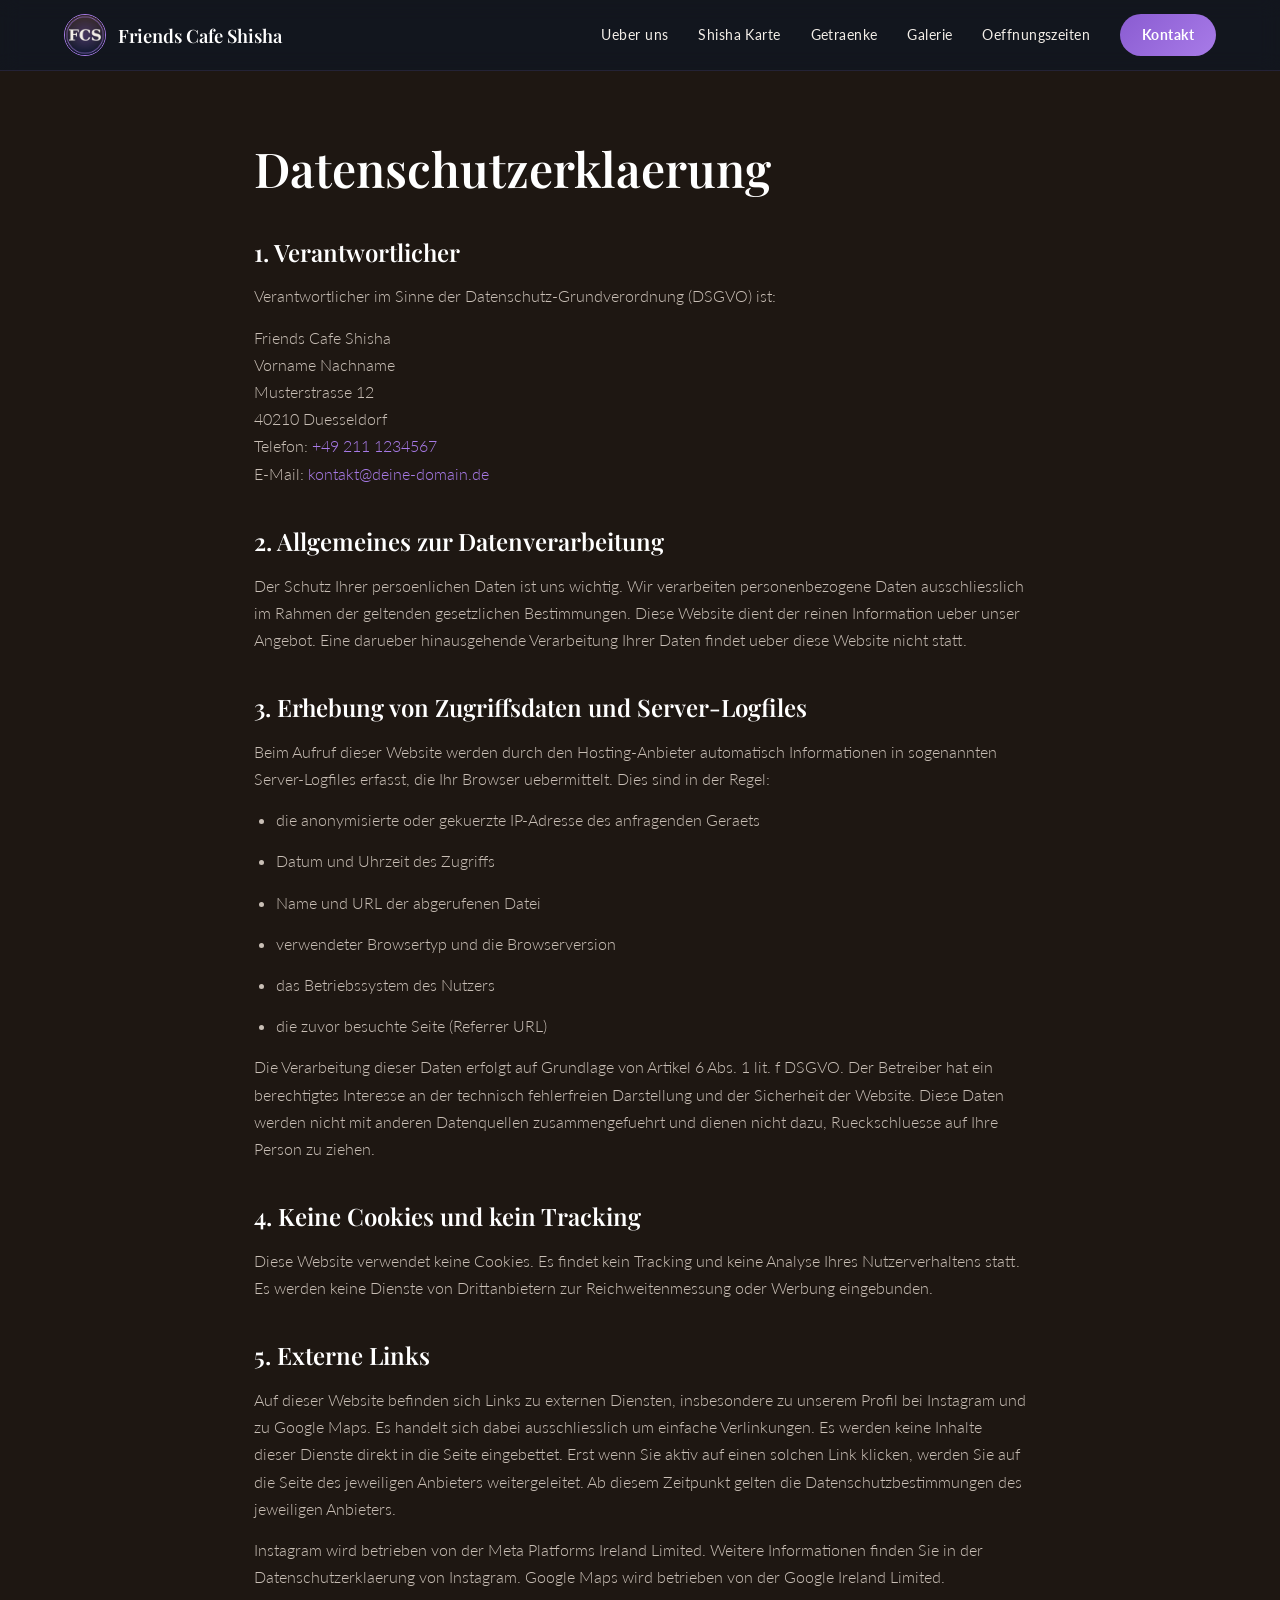
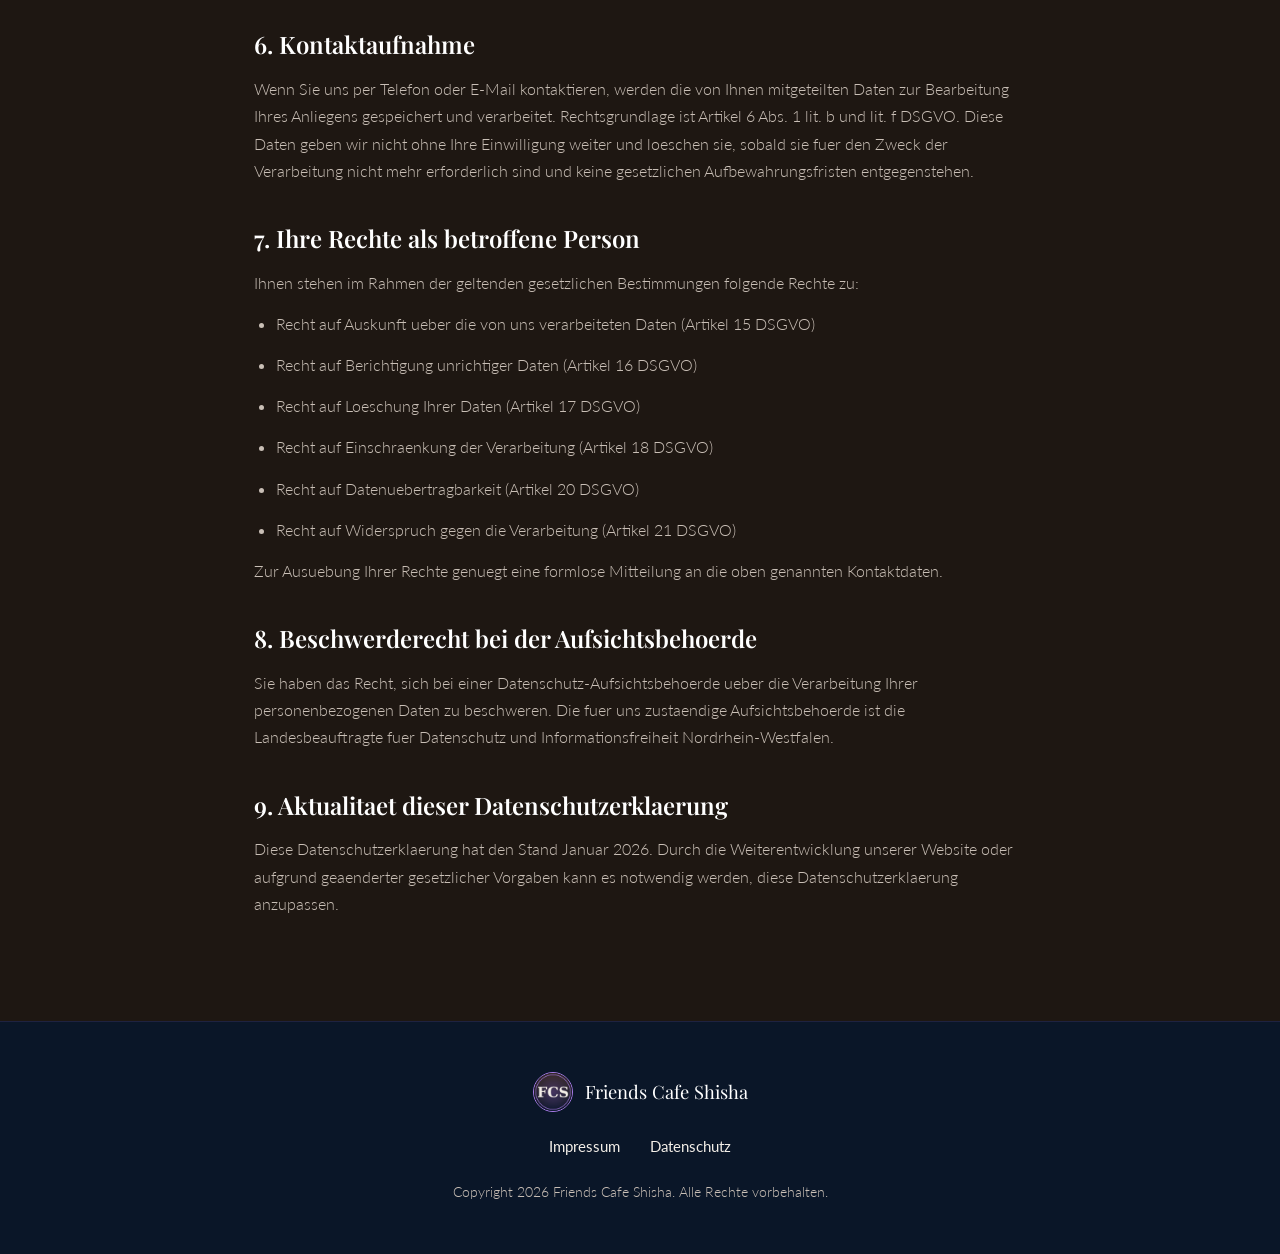
==== datenschutz.html @ 022b9bcd "Vollstaendige Website fuer Friends Cafe Shisha Duesseldorf Statische Shisha-Lounge-Website (HTML, CS" ====
<!DOCTYPE html>
<html lang="de">
<head>
  <meta charset="UTF-8">
  <meta name="viewport" content="width=device-width, initial-scale=1.0">
  <title>Datenschutzerklaerung | Friends Cafe Shisha Duesseldorf</title>
  <meta name="description" content="Datenschutzerklaerung von Friends Cafe Shisha in Duesseldorf. Informationen zur Verarbeitung personenbezogener Daten.">
  <meta name="robots" content="noindex, follow">
  <link rel="canonical" href="https://DEINE-DOMAIN.de/datenschutz.html">
  <meta name="theme-color" content="#0A1628">
  <link rel="icon" href="img/logo/logo.jpg" type="image/jpeg">
  <link rel="apple-touch-icon" href="img/logo/logo.jpg">
  <link rel="preconnect" href="https://fonts.googleapis.com">
  <link rel="preconnect" href="https://fonts.gstatic.com" crossorigin>
  <link href="https://fonts.googleapis.com/css2?family=Playfair+Display:wght@500;600;700&family=Lato:wght@300;400;700&display=swap" rel="stylesheet">
  <link rel="stylesheet" href="css/style.css">
</head>
<body>

  <!-- NAVBAR -->
  <header class="navbar scrolled" id="navbar">
    <div class="nav-container">
      <a href="index.html#hero" class="nav-logo">
        <img src="img/logo/logo.jpg" alt="Friends Cafe Shisha Logo">
        <span>Friends Cafe Shisha</span>
      </a>
      <button class="nav-toggle" id="navToggle" aria-label="Menue oeffnen" aria-expanded="false">
        <span></span><span></span><span></span>
      </button>
      <nav class="nav-menu" id="navMenu">
        <a href="index.html#ueber-uns">Ueber uns</a>
        <a href="index.html#shisha">Shisha Karte</a>
        <a href="index.html#getraenke">Getraenke</a>
        <a href="index.html#galerie">Galerie</a>
        <a href="index.html#oeffnungszeiten">Oeffnungszeiten</a>
        <a href="index.html#kontakt" class="nav-cta">Kontakt</a>
      </nav>
    </div>
  </header>

  <!-- INHALT -->
  <main class="legal">
    <div class="container">
      <h1>Datenschutzerklaerung</h1>

      <h2>1. Verantwortlicher</h2>
      <p>Verantwortlicher im Sinne der Datenschutz-Grundverordnung (DSGVO) ist:</p>
      <p>
        Friends Cafe Shisha<br>
        Vorname Nachname<br>
        Musterstrasse 12<br>
        40210 Duesseldorf<br>
        Telefon: <a href="tel:+492111234567">+49 211 1234567</a><br>
        E-Mail: <a href="mailto:kontakt@deine-domain.de">kontakt@deine-domain.de</a>
      </p>

      <h2>2. Allgemeines zur Datenverarbeitung</h2>
      <p>Der Schutz Ihrer persoenlichen Daten ist uns wichtig. Wir verarbeiten personenbezogene Daten ausschliesslich im Rahmen der geltenden gesetzlichen Bestimmungen. Diese Website dient der reinen Information ueber unser Angebot. Eine darueber hinausgehende Verarbeitung Ihrer Daten findet ueber diese Website nicht statt.</p>

      <h2>3. Erhebung von Zugriffsdaten und Server-Logfiles</h2>
      <p>Beim Aufruf dieser Website werden durch den Hosting-Anbieter automatisch Informationen in sogenannten Server-Logfiles erfasst, die Ihr Browser uebermittelt. Dies sind in der Regel:</p>
      <ul>
        <li>die anonymisierte oder gekuerzte IP-Adresse des anfragenden Geraets</li>
        <li>Datum und Uhrzeit des Zugriffs</li>
        <li>Name und URL der abgerufenen Datei</li>
        <li>verwendeter Browsertyp und die Browserversion</li>
        <li>das Betriebssystem des Nutzers</li>
        <li>die zuvor besuchte Seite (Referrer URL)</li>
      </ul>
      <p>Die Verarbeitung dieser Daten erfolgt auf Grundlage von Artikel 6 Abs. 1 lit. f DSGVO. Der Betreiber hat ein berechtigtes Interesse an der technisch fehlerfreien Darstellung und der Sicherheit der Website. Diese Daten werden nicht mit anderen Datenquellen zusammengefuehrt und dienen nicht dazu, Rueckschluesse auf Ihre Person zu ziehen.</p>

      <h2>4. Keine Cookies und kein Tracking</h2>
      <p>Diese Website verwendet keine Cookies. Es findet kein Tracking und keine Analyse Ihres Nutzerverhaltens statt. Es werden keine Dienste von Drittanbietern zur Reichweitenmessung oder Werbung eingebunden.</p>

      <h2>5. Externe Links</h2>
      <p>Auf dieser Website befinden sich Links zu externen Diensten, insbesondere zu unserem Profil bei Instagram und zu Google Maps. Es handelt sich dabei ausschliesslich um einfache Verlinkungen. Es werden keine Inhalte dieser Dienste direkt in die Seite eingebettet. Erst wenn Sie aktiv auf einen solchen Link klicken, werden Sie auf die Seite des jeweiligen Anbieters weitergeleitet. Ab diesem Zeitpunkt gelten die Datenschutzbestimmungen des jeweiligen Anbieters.</p>
      <p>Instagram wird betrieben von der Meta Platforms Ireland Limited. Weitere Informationen finden Sie in der Datenschutzerklaerung von Instagram. Google Maps wird betrieben von der Google Ireland Limited.</p>

      <h2>6. Kontaktaufnahme</h2>
      <p>Wenn Sie uns per Telefon oder E-Mail kontaktieren, werden die von Ihnen mitgeteilten Daten zur Bearbeitung Ihres Anliegens gespeichert und verarbeitet. Rechtsgrundlage ist Artikel 6 Abs. 1 lit. b und lit. f DSGVO. Diese Daten geben wir nicht ohne Ihre Einwilligung weiter und loeschen sie, sobald sie fuer den Zweck der Verarbeitung nicht mehr erforderlich sind und keine gesetzlichen Aufbewahrungsfristen entgegenstehen.</p>

      <h2>7. Ihre Rechte als betroffene Person</h2>
      <p>Ihnen stehen im Rahmen der geltenden gesetzlichen Bestimmungen folgende Rechte zu:</p>
      <ul>
        <li>Recht auf Auskunft ueber die von uns verarbeiteten Daten (Artikel 15 DSGVO)</li>
        <li>Recht auf Berichtigung unrichtiger Daten (Artikel 16 DSGVO)</li>
        <li>Recht auf Loeschung Ihrer Daten (Artikel 17 DSGVO)</li>
        <li>Recht auf Einschraenkung der Verarbeitung (Artikel 18 DSGVO)</li>
        <li>Recht auf Datenuebertragbarkeit (Artikel 20 DSGVO)</li>
        <li>Recht auf Widerspruch gegen die Verarbeitung (Artikel 21 DSGVO)</li>
      </ul>
      <p>Zur Ausuebung Ihrer Rechte genuegt eine formlose Mitteilung an die oben genannten Kontaktdaten.</p>

      <h2>8. Beschwerderecht bei der Aufsichtsbehoerde</h2>
      <p>Sie haben das Recht, sich bei einer Datenschutz-Aufsichtsbehoerde ueber die Verarbeitung Ihrer personenbezogenen Daten zu beschweren. Die fuer uns zustaendige Aufsichtsbehoerde ist die Landesbeauftragte fuer Datenschutz und Informationsfreiheit Nordrhein-Westfalen.</p>

      <h2>9. Aktualitaet dieser Datenschutzerklaerung</h2>
      <p>Diese Datenschutzerklaerung hat den Stand Januar 2026. Durch die Weiterentwicklung unserer Website oder aufgrund geaenderter gesetzlicher Vorgaben kann es notwendig werden, diese Datenschutzerklaerung anzupassen.</p>
    </div>
  </main>

  <!-- FOOTER -->
  <footer class="footer">
    <div class="container footer-inner">
      <div class="footer-brand">
        <img src="img/logo/logo.jpg" alt="Friends Cafe Shisha Logo">
        <span>Friends Cafe Shisha</span>
      </div>
      <nav class="footer-links">
        <a href="impressum.html">Impressum</a>
        <a href="datenschutz.html">Datenschutz</a>
      </nav>
      <p class="footer-copy">Copyright 2026 Friends Cafe Shisha. Alle Rechte vorbehalten.</p>
    </div>
  </footer>

  <script src="js/main.js"></script>
</body>
</html>
---- css/style.css ----
/* ============================================================
   Friends Cafe Shisha Duesseldorf
   Farbpalette: Blau, Braun (Hintergrund), Lila (Akzente), Weiss (Text)
   Schriften: Playfair Display (Ueberschriften), Lato (Fliesstext)
   ============================================================ */

:root {
  --navy:        #0A1628;
  --navy-2:      #10203A;
  --brown:       #1E1712;
  --brown-2:     #2A201A;
  --brown-3:     #362A22;
  --purple:      #8A5CD1;
  --purple-2:    #A87BE8;
  --purple-glow: rgba(138, 92, 209, 0.35);
  --white:       #FFFFFF;
  --cream:       #F3EEE8;
  --muted:       #C9BFB6;

  --font-head: 'Playfair Display', Georgia, serif;
  --font-body: 'Lato', 'Segoe UI', sans-serif;

  --maxw: 1200px;
  --radius: 14px;
  --shadow: 0 18px 45px rgba(0, 0, 0, 0.45);
}

* { margin: 0; padding: 0; box-sizing: border-box; }

html { scroll-behavior: smooth; scroll-padding-top: 80px; }

body {
  font-family: var(--font-body);
  color: var(--cream);
  background: var(--brown);
  line-height: 1.7;
  font-weight: 400;
  -webkit-font-smoothing: antialiased;
  overflow-x: hidden;
}

img { display: block; max-width: 100%; }

h1, h2, h3 { font-family: var(--font-head); color: var(--white); line-height: 1.2; font-weight: 600; }

a { color: inherit; text-decoration: none; }

.container { max-width: var(--maxw); margin: 0 auto; padding: 0 24px; }

/* ---------- Buttons ---------- */
.btn {
  display: inline-block;
  padding: 15px 38px;
  font-family: var(--font-body);
  font-weight: 700;
  letter-spacing: 0.06em;
  text-transform: uppercase;
  font-size: 0.82rem;
  border-radius: 50px;
  cursor: pointer;
  transition: transform 0.25s ease, box-shadow 0.25s ease, background 0.25s ease;
}
.btn-primary {
  background: linear-gradient(135deg, var(--purple), var(--purple-2));
  color: var(--white);
  box-shadow: 0 10px 30px var(--purple-glow);
}
.btn-primary:hover { transform: translateY(-3px); box-shadow: 0 16px 40px var(--purple-glow); }
.btn-outline {
  background: transparent;
  color: var(--white);
  border: 1.5px solid var(--purple-2);
}
.btn-outline:hover { background: var(--purple); border-color: var(--purple); transform: translateY(-3px); }

/* ---------- Navbar ---------- */
.navbar {
  position: fixed;
  top: 0; left: 0; right: 0;
  z-index: 1000;
  background: rgba(10, 22, 40, 0.55);
  backdrop-filter: blur(10px);
  border-bottom: 1px solid rgba(168, 123, 232, 0.12);
  transition: background 0.35s ease, box-shadow 0.35s ease;
}
.navbar.scrolled { background: rgba(10, 22, 40, 0.95); box-shadow: 0 6px 24px rgba(0,0,0,0.4); }
.nav-container {
  max-width: var(--maxw);
  margin: 0 auto;
  padding: 14px 24px;
  display: flex;
  align-items: center;
  justify-content: space-between;
}
.nav-logo { display: flex; align-items: center; gap: 12px; }
.nav-logo img { width: 42px; height: 42px; border-radius: 50%; object-fit: cover; border: 1.5px solid var(--purple-2); }
.nav-logo span { font-family: var(--font-head); font-size: 1.15rem; color: var(--white); font-weight: 600; }
.nav-menu { display: flex; align-items: center; gap: 30px; }
.nav-menu a { font-size: 0.9rem; letter-spacing: 0.03em; color: var(--cream); transition: color 0.2s ease; }
.nav-menu a:hover { color: var(--purple-2); }
.nav-cta {
  background: linear-gradient(135deg, var(--purple), var(--purple-2));
  color: var(--white) !important;
  padding: 9px 22px;
  border-radius: 50px;
  font-weight: 700;
}
.nav-cta:hover { transform: translateY(-2px); box-shadow: 0 8px 20px var(--purple-glow); }
.nav-toggle { display: none; flex-direction: column; gap: 5px; background: none; border: none; cursor: pointer; padding: 6px; }
.nav-toggle span { width: 26px; height: 2.5px; background: var(--white); border-radius: 2px; transition: 0.3s; }
.nav-toggle.active span:nth-child(1) { transform: translateY(7.5px) rotate(45deg); }
.nav-toggle.active span:nth-child(2) { opacity: 0; }
.nav-toggle.active span:nth-child(3) { transform: translateY(-7.5px) rotate(-45deg); }

/* ---------- Hero ---------- */
.hero {
  position: relative;
  min-height: 100vh;
  display: flex;
  align-items: center;
  justify-content: center;
  text-align: center;
  overflow: hidden;
}
.hero-bg {
  position: absolute;
  inset: 0;
  width: 100%; height: 100%;
  object-fit: cover;
  z-index: -2;
}
.hero-overlay {
  position: absolute;
  inset: 0;
  z-index: -1;
  background:
    radial-gradient(circle at 50% 30%, rgba(138,92,209,0.28), transparent 55%),
    linear-gradient(180deg, rgba(10,22,40,0.78) 0%, rgba(30,23,18,0.88) 100%);
}
.hero-content { max-width: 780px; padding: 100px 24px 40px; }
.hero-eyebrow {
  text-transform: uppercase;
  letter-spacing: 0.28em;
  font-size: 0.82rem;
  font-weight: 700;
  color: var(--purple-2);
  margin-bottom: 22px;
}
.hero h1 { font-size: clamp(2.8rem, 8vw, 5.5rem); font-weight: 700; margin-bottom: 22px; }
.hero-subline { font-size: clamp(1.05rem, 2.2vw, 1.3rem); color: var(--cream); max-width: 620px; margin: 0 auto 38px; font-weight: 300; }
.hero-scroll {
  position: absolute;
  bottom: 34px; left: 50%;
  transform: translateX(-50%);
  width: 26px; height: 44px;
  border: 2px solid rgba(243,238,232,0.5);
  border-radius: 14px;
}
.hero-scroll::before {
  content: "";
  position: absolute;
  top: 8px; left: 50%;
  transform: translateX(-50%);
  width: 4px; height: 8px;
  background: var(--purple-2);
  border-radius: 2px;
  animation: scrollDot 1.8s ease-in-out infinite;
}
@keyframes scrollDot { 0% { opacity: 0; top: 8px; } 50% { opacity: 1; } 100% { opacity: 0; top: 22px; } }

/* ---------- Sections ---------- */
.section { padding: 110px 0; position: relative; }
.section-alt { background: linear-gradient(180deg, var(--brown-2), var(--navy)); }
.section:not(.section-alt) { background: linear-gradient(180deg, var(--brown), var(--brown-2)); }

.eyebrow {
  text-transform: uppercase;
  letter-spacing: 0.24em;
  font-size: 0.78rem;
  font-weight: 700;
  color: var(--purple-2);
  margin-bottom: 14px;
}
.section-head { text-align: center; max-width: 680px; margin: 0 auto 60px; }
.section-head h2 { font-size: clamp(2rem, 4.5vw, 3rem); margin-bottom: 18px; }
.section-intro { color: var(--muted); font-weight: 300; font-size: 1.05rem; }

.section h2 { font-size: clamp(1.9rem, 4vw, 2.7rem); }

/* ---------- About ---------- */
.about-grid { display: grid; grid-template-columns: 1.1fr 0.9fr; gap: 60px; align-items: center; }
.about-text h2 { margin-bottom: 24px; }
.about-text p { color: var(--muted); margin-bottom: 18px; }
.about-image img {
  width: 100%;
  height: 480px;
  object-fit: cover;
  border-radius: var(--radius);
  box-shadow: var(--shadow);
  border: 1px solid rgba(168,123,232,0.18);
}

/* ---------- Cards (Shisha) ---------- */
.card-grid { display: grid; grid-template-columns: repeat(auto-fill, minmax(300px, 1fr)); gap: 30px; }
.card {
  background: linear-gradient(180deg, var(--brown-3), var(--brown-2));
  border-radius: var(--radius);
  overflow: hidden;
  border: 1px solid rgba(168,123,232,0.14);
  box-shadow: var(--shadow);
  transition: transform 0.3s ease, border-color 0.3s ease;
}
.card:hover { transform: translateY(-8px); border-color: var(--purple); }
.card-img { height: 220px; overflow: hidden; }
.card-img img { width: 100%; height: 100%; object-fit: cover; transition: transform 0.5s ease; }
.card:hover .card-img img { transform: scale(1.06); }
.card-body { padding: 26px; }
.card-title-row { display: flex; justify-content: space-between; align-items: baseline; gap: 14px; margin-bottom: 12px; }
.card-title-row h3 { font-size: 1.4rem; }
.card-body p { color: var(--muted); font-size: 0.96rem; font-weight: 300; }
.price {
  font-family: var(--font-head);
  color: var(--purple-2);
  font-weight: 600;
  font-size: 1.15rem;
  white-space: nowrap;
}

/* ---------- Menu (Getraenke) ---------- */
.menu-columns { display: grid; grid-template-columns: repeat(3, 1fr); gap: 50px; }
.menu-heading {
  font-size: 1.35rem;
  margin-bottom: 22px;
  padding-bottom: 12px;
  border-bottom: 1px solid rgba(168,123,232,0.25);
  color: var(--white);
}
.menu-list { list-style: none; }
.menu-list li { display: flex; align-items: baseline; gap: 8px; margin-bottom: 16px; font-size: 0.98rem; }
.menu-list li span:first-child { color: var(--cream); }
.menu-list .dots { flex: 1; border-bottom: 1px dotted rgba(201,191,182,0.35); transform: translateY(-4px); }
.menu-list .price { font-size: 1rem; }

/* ---------- Gallery ---------- */
.gallery-grid { display: grid; grid-template-columns: repeat(4, 1fr); gap: 18px; }
.gallery-item { border-radius: var(--radius); overflow: hidden; box-shadow: var(--shadow); border: 1px solid rgba(168,123,232,0.12); }
.gallery-item img { width: 100%; height: 300px; object-fit: cover; transition: transform 0.5s ease; }
.gallery-item:hover img { transform: scale(1.08); }

/* ---------- Info (Oeffnungszeiten + Standort) ---------- */
.info-grid { display: grid; grid-template-columns: 1fr 1fr; gap: 60px; }
.info-block h2 { margin-bottom: 24px; }
.hours-table { width: 100%; border-collapse: collapse; }
.hours-table td { padding: 14px 0; border-bottom: 1px solid rgba(168,123,232,0.15); color: var(--cream); }
.hours-table td:last-child { text-align: right; color: var(--purple-2); font-weight: 700; white-space: nowrap; }
.info-note { color: var(--muted); font-size: 0.92rem; font-weight: 300; margin-top: 20px; }
.address { font-style: normal; color: var(--cream); font-size: 1.1rem; line-height: 1.9; margin-bottom: 28px; }

/* ---------- Contact ---------- */
.contact-grid { display: grid; grid-template-columns: repeat(auto-fit, minmax(240px, 1fr)); gap: 22px; }
.contact-card {
  background: linear-gradient(180deg, var(--brown-3), var(--brown-2));
  border: 1px solid rgba(168,123,232,0.16);
  border-radius: var(--radius);
  padding: 32px 26px;
  display: flex;
  flex-direction: column;
  gap: 10px;
  transition: transform 0.3s ease, border-color 0.3s ease;
}
a.contact-card:hover { transform: translateY(-6px); border-color: var(--purple); }
.contact-label { text-transform: uppercase; letter-spacing: 0.18em; font-size: 0.72rem; color: var(--purple-2); font-weight: 700; }
.contact-value { font-family: var(--font-head); font-size: 1.15rem; color: var(--white); }

/* ---------- Footer ---------- */
.footer { background: var(--navy); padding: 50px 0; border-top: 1px solid rgba(168,123,232,0.12); }
.footer-inner { display: flex; flex-direction: column; align-items: center; gap: 22px; text-align: center; }
.footer-brand { display: flex; align-items: center; gap: 12px; }
.footer-brand img { width: 40px; height: 40px; border-radius: 50%; object-fit: cover; border: 1.5px solid var(--purple-2); }
.footer-brand span { font-family: var(--font-head); font-size: 1.15rem; color: var(--white); }
.footer-links { display: flex; gap: 30px; }
.footer-links a { color: var(--cream); font-size: 0.92rem; transition: color 0.2s ease; }
.footer-links a:hover { color: var(--purple-2); }
.footer-copy { color: var(--muted); font-size: 0.85rem; font-weight: 300; }

/* ---------- Legal pages ---------- */
.legal { padding: 140px 0 90px; min-height: 70vh; }
.legal h1 { font-size: clamp(2rem, 5vw, 3rem); margin-bottom: 40px; }
.legal h2 { font-size: 1.5rem; margin: 40px 0 16px; }
.legal p, .legal li { color: var(--muted); margin-bottom: 14px; font-weight: 300; }
.legal ul { padding-left: 22px; margin-bottom: 14px; }
.legal a { color: var(--purple-2); }
.legal a:hover { text-decoration: underline; }
.legal .container { max-width: 820px; }

/* ---------- Responsive ---------- */
@media (max-width: 900px) {
  .about-grid, .info-grid { grid-template-columns: 1fr; gap: 40px; }
  .menu-columns { grid-template-columns: 1fr; gap: 40px; }
  .gallery-grid { grid-template-columns: repeat(2, 1fr); }
  .about-image img { height: 360px; }
}

@media (max-width: 768px) {
  .nav-toggle { display: flex; }
  .nav-menu {
    position: fixed;
    top: 70px; right: 0;
    width: min(78%, 320px);
    height: calc(100vh - 70px);
    flex-direction: column;
    align-items: flex-start;
    gap: 8px;
    padding: 32px 28px;
    background: rgba(10, 22, 40, 0.98);
    backdrop-filter: blur(12px);
    transform: translateX(100%);
    transition: transform 0.35s ease;
    border-left: 1px solid rgba(168,123,232,0.15);
  }
  .nav-menu.open { transform: translateX(0); }
  .nav-menu a { width: 100%; padding: 12px 0; font-size: 1.05rem; }
  .nav-cta { margin-top: 10px; }
  .section { padding: 80px 0; }
}

@media (max-width: 480px) {
  .gallery-grid { grid-template-columns: 1fr; }
  .card-grid { grid-template-columns: 1fr; }
  .btn { width: 100%; text-align: center; }
}
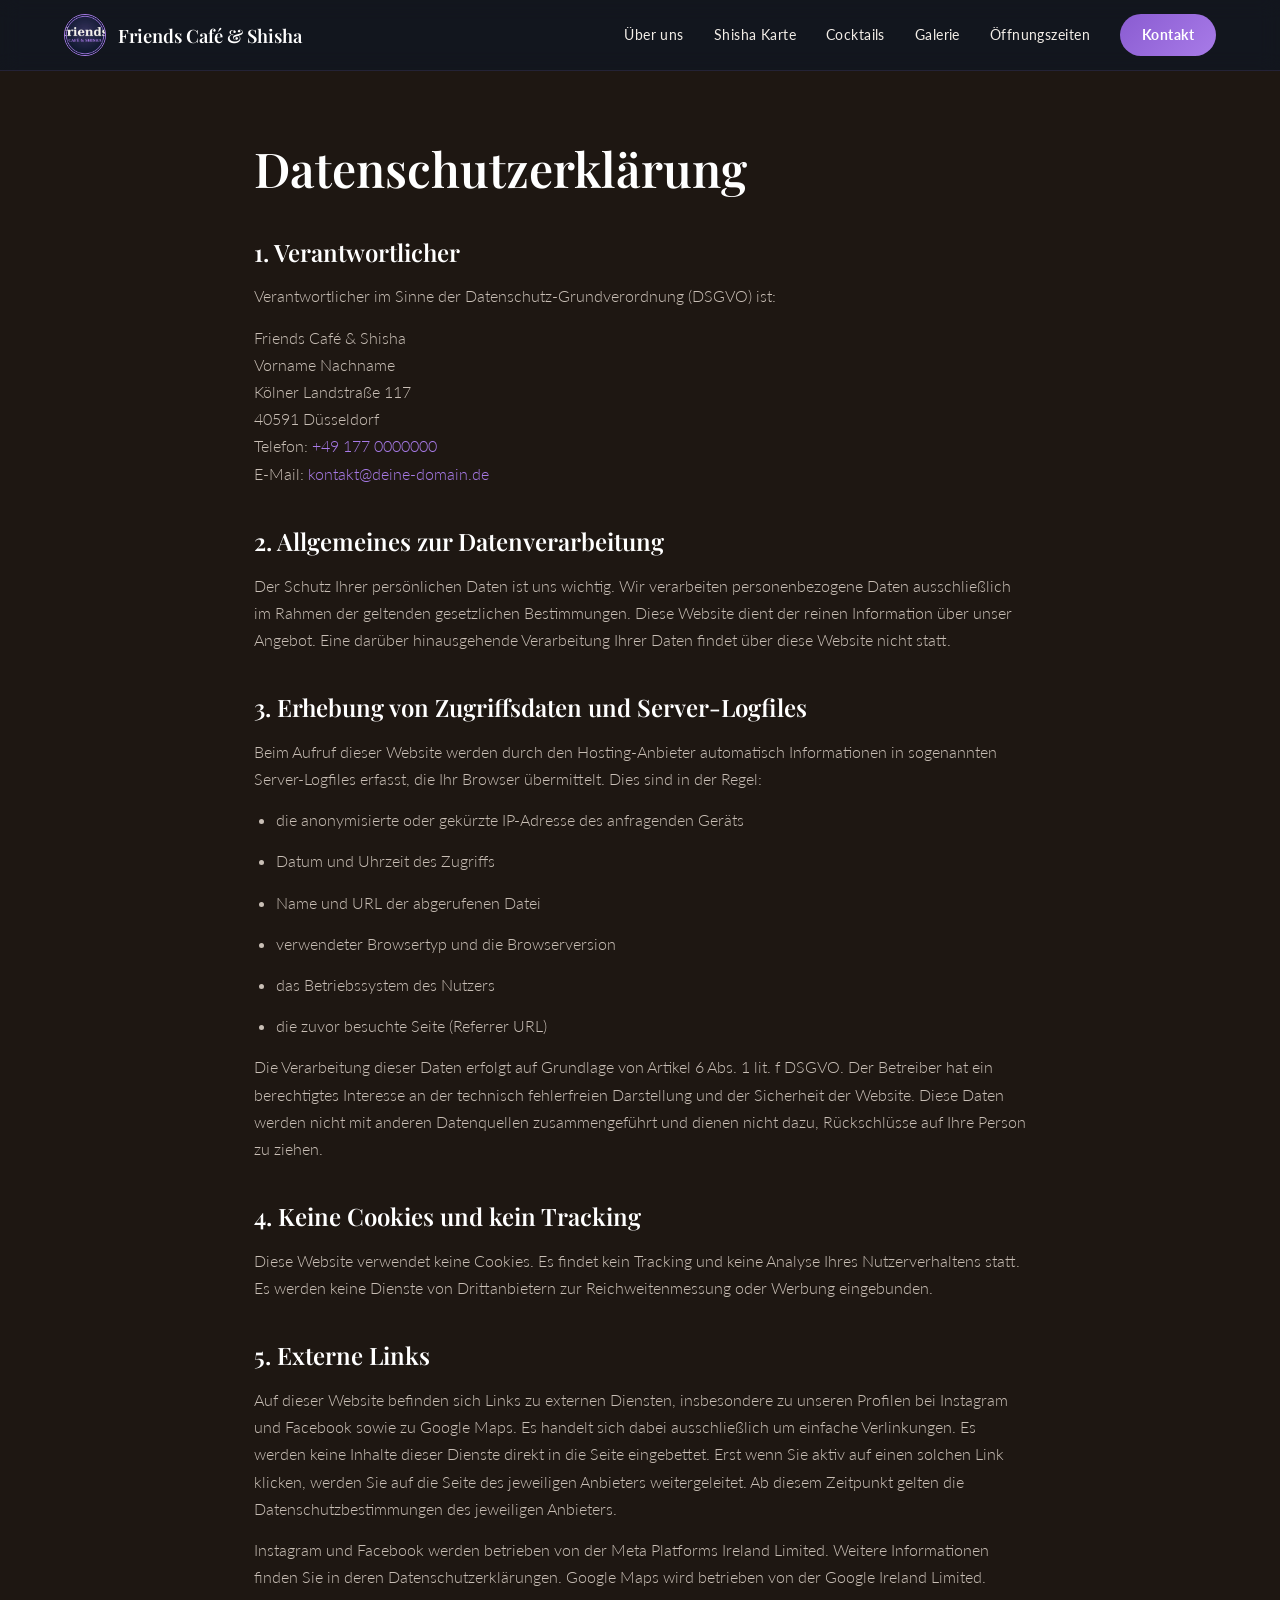
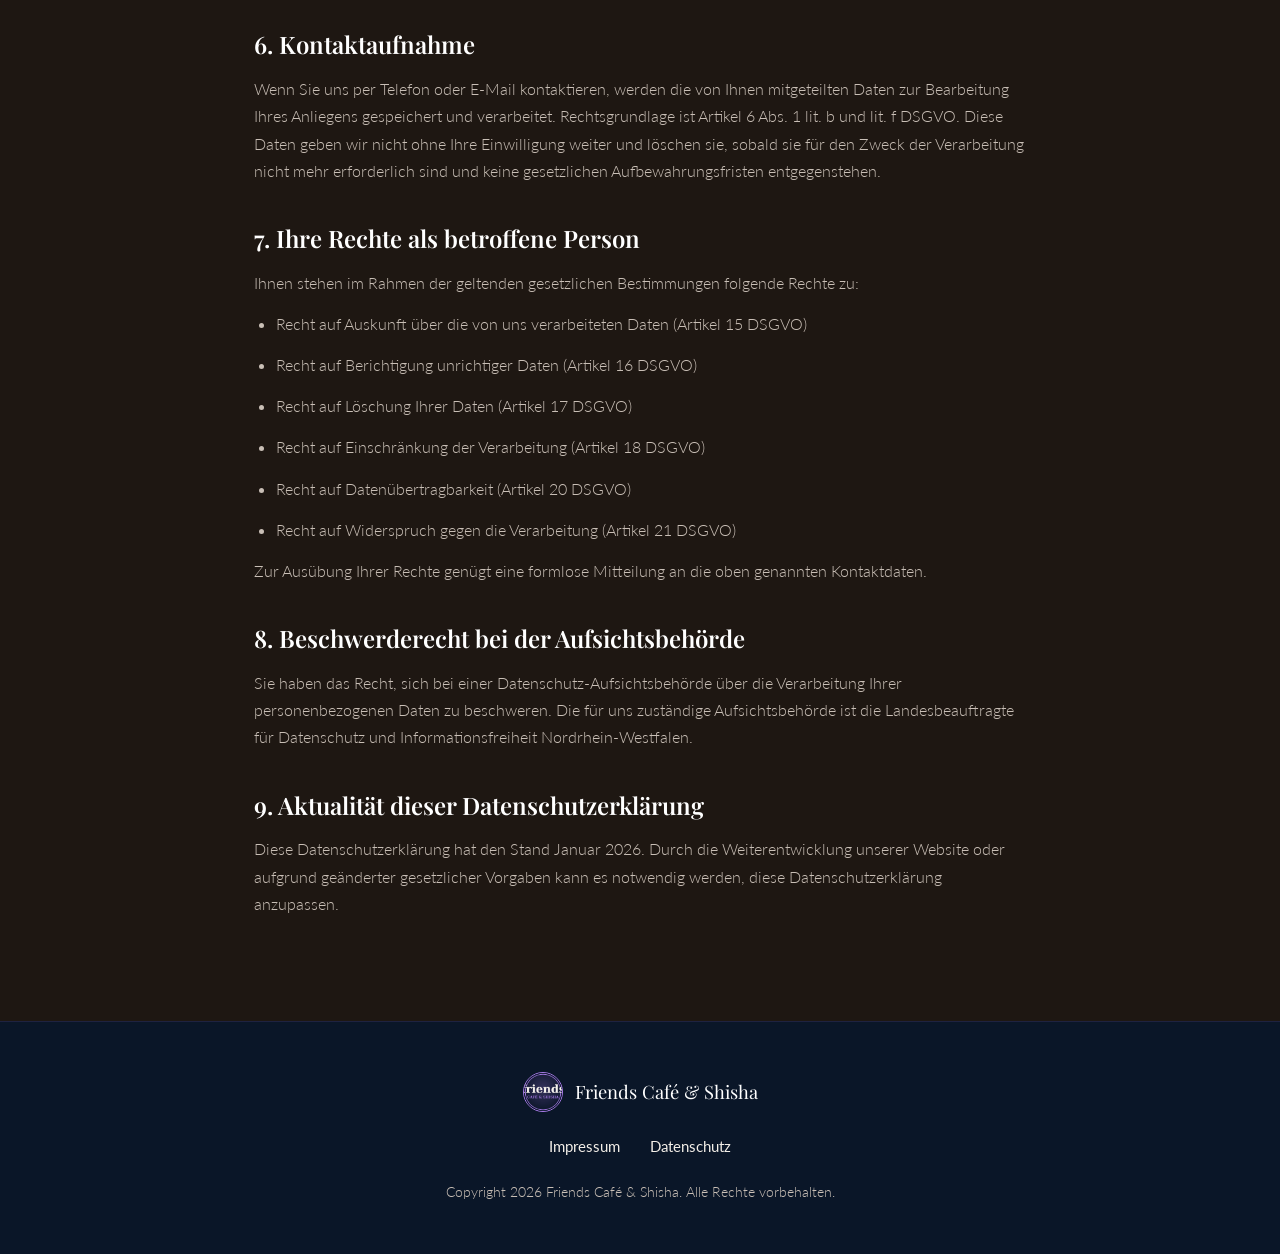
==== commit 98ecb824: "Echte Inhalte, Fotos und Hero-Video einbauen - Hero mit echtem Lounge-Video (H.264, ohne Ton, fastst" ====
--- a/datenschutz.html
+++ b/datenschutz.html
@@ -3,8 +3,8 @@
 <head>
   <meta charset="UTF-8">
   <meta name="viewport" content="width=device-width, initial-scale=1.0">
-  <title>Datenschutzerklaerung | Friends Cafe Shisha Duesseldorf</title>
-  <meta name="description" content="Datenschutzerklaerung von Friends Cafe Shisha in Duesseldorf. Informationen zur Verarbeitung personenbezogener Daten.">
+  <title>Datenschutzerklärung | Friends Café &amp; Shisha Düsseldorf</title>
+  <meta name="description" content="Datenschutzerklärung von Friends Café und Shisha in Düsseldorf. Informationen zur Verarbeitung personenbezogener Daten.">
   <meta name="robots" content="noindex, follow">
   <link rel="canonical" href="https://DEINE-DOMAIN.de/datenschutz.html">
   <meta name="theme-color" content="#0A1628">
@@ -21,18 +21,18 @@
   <header class="navbar scrolled" id="navbar">
     <div class="nav-container">
       <a href="index.html#hero" class="nav-logo">
-        <img src="img/logo/logo.jpg" alt="Friends Cafe Shisha Logo">
-        <span>Friends Cafe Shisha</span>
+        <img src="img/logo/logo.jpg" alt="Friends Café und Shisha Logo">
+        <span>Friends Café &amp; Shisha</span>
       </a>
-      <button class="nav-toggle" id="navToggle" aria-label="Menue oeffnen" aria-expanded="false">
+      <button class="nav-toggle" id="navToggle" aria-label="Menü öffnen" aria-expanded="false">
         <span></span><span></span><span></span>
       </button>
       <nav class="nav-menu" id="navMenu">
-        <a href="index.html#ueber-uns">Ueber uns</a>
+        <a href="index.html#ueber-uns">Über uns</a>
         <a href="index.html#shisha">Shisha Karte</a>
-        <a href="index.html#getraenke">Getraenke</a>
+        <a href="index.html#getraenke">Cocktails</a>
         <a href="index.html#galerie">Galerie</a>
-        <a href="index.html#oeffnungszeiten">Oeffnungszeiten</a>
+        <a href="index.html#oeffnungszeiten">Öffnungszeiten</a>
         <a href="index.html#kontakt" class="nav-cta">Kontakt</a>
       </nav>
     </div>
@@ -41,61 +41,61 @@
   <!-- INHALT -->
   <main class="legal">
     <div class="container">
-      <h1>Datenschutzerklaerung</h1>
+      <h1>Datenschutzerklärung</h1>
 
       <h2>1. Verantwortlicher</h2>
       <p>Verantwortlicher im Sinne der Datenschutz-Grundverordnung (DSGVO) ist:</p>
       <p>
-        Friends Cafe Shisha<br>
+        Friends Café &amp; Shisha<br>
         Vorname Nachname<br>
-        Musterstrasse 12<br>
-        40210 Duesseldorf<br>
-        Telefon: <a href="tel:+492111234567">+49 211 1234567</a><br>
+        Kölner Landstraße 117<br>
+        40591 Düsseldorf<br>
+        Telefon: <a href="tel:+491770000000">+49 177 0000000</a><br>
         E-Mail: <a href="mailto:kontakt@deine-domain.de">kontakt@deine-domain.de</a>
       </p>
 
       <h2>2. Allgemeines zur Datenverarbeitung</h2>
-      <p>Der Schutz Ihrer persoenlichen Daten ist uns wichtig. Wir verarbeiten personenbezogene Daten ausschliesslich im Rahmen der geltenden gesetzlichen Bestimmungen. Diese Website dient der reinen Information ueber unser Angebot. Eine darueber hinausgehende Verarbeitung Ihrer Daten findet ueber diese Website nicht statt.</p>
+      <p>Der Schutz Ihrer persönlichen Daten ist uns wichtig. Wir verarbeiten personenbezogene Daten ausschließlich im Rahmen der geltenden gesetzlichen Bestimmungen. Diese Website dient der reinen Information über unser Angebot. Eine darüber hinausgehende Verarbeitung Ihrer Daten findet über diese Website nicht statt.</p>
 
       <h2>3. Erhebung von Zugriffsdaten und Server-Logfiles</h2>
-      <p>Beim Aufruf dieser Website werden durch den Hosting-Anbieter automatisch Informationen in sogenannten Server-Logfiles erfasst, die Ihr Browser uebermittelt. Dies sind in der Regel:</p>
+      <p>Beim Aufruf dieser Website werden durch den Hosting-Anbieter automatisch Informationen in sogenannten Server-Logfiles erfasst, die Ihr Browser übermittelt. Dies sind in der Regel:</p>
       <ul>
-        <li>die anonymisierte oder gekuerzte IP-Adresse des anfragenden Geraets</li>
+        <li>die anonymisierte oder gekürzte IP-Adresse des anfragenden Geräts</li>
         <li>Datum und Uhrzeit des Zugriffs</li>
         <li>Name und URL der abgerufenen Datei</li>
         <li>verwendeter Browsertyp und die Browserversion</li>
         <li>das Betriebssystem des Nutzers</li>
         <li>die zuvor besuchte Seite (Referrer URL)</li>
       </ul>
-      <p>Die Verarbeitung dieser Daten erfolgt auf Grundlage von Artikel 6 Abs. 1 lit. f DSGVO. Der Betreiber hat ein berechtigtes Interesse an der technisch fehlerfreien Darstellung und der Sicherheit der Website. Diese Daten werden nicht mit anderen Datenquellen zusammengefuehrt und dienen nicht dazu, Rueckschluesse auf Ihre Person zu ziehen.</p>
+      <p>Die Verarbeitung dieser Daten erfolgt auf Grundlage von Artikel 6 Abs. 1 lit. f DSGVO. Der Betreiber hat ein berechtigtes Interesse an der technisch fehlerfreien Darstellung und der Sicherheit der Website. Diese Daten werden nicht mit anderen Datenquellen zusammengeführt und dienen nicht dazu, Rückschlüsse auf Ihre Person zu ziehen.</p>
 
       <h2>4. Keine Cookies und kein Tracking</h2>
       <p>Diese Website verwendet keine Cookies. Es findet kein Tracking und keine Analyse Ihres Nutzerverhaltens statt. Es werden keine Dienste von Drittanbietern zur Reichweitenmessung oder Werbung eingebunden.</p>
 
       <h2>5. Externe Links</h2>
-      <p>Auf dieser Website befinden sich Links zu externen Diensten, insbesondere zu unserem Profil bei Instagram und zu Google Maps. Es handelt sich dabei ausschliesslich um einfache Verlinkungen. Es werden keine Inhalte dieser Dienste direkt in die Seite eingebettet. Erst wenn Sie aktiv auf einen solchen Link klicken, werden Sie auf die Seite des jeweiligen Anbieters weitergeleitet. Ab diesem Zeitpunkt gelten die Datenschutzbestimmungen des jeweiligen Anbieters.</p>
-      <p>Instagram wird betrieben von der Meta Platforms Ireland Limited. Weitere Informationen finden Sie in der Datenschutzerklaerung von Instagram. Google Maps wird betrieben von der Google Ireland Limited.</p>
+      <p>Auf dieser Website befinden sich Links zu externen Diensten, insbesondere zu unseren Profilen bei Instagram und Facebook sowie zu Google Maps. Es handelt sich dabei ausschließlich um einfache Verlinkungen. Es werden keine Inhalte dieser Dienste direkt in die Seite eingebettet. Erst wenn Sie aktiv auf einen solchen Link klicken, werden Sie auf die Seite des jeweiligen Anbieters weitergeleitet. Ab diesem Zeitpunkt gelten die Datenschutzbestimmungen des jeweiligen Anbieters.</p>
+      <p>Instagram und Facebook werden betrieben von der Meta Platforms Ireland Limited. Weitere Informationen finden Sie in deren Datenschutzerklärungen. Google Maps wird betrieben von der Google Ireland Limited.</p>
 
       <h2>6. Kontaktaufnahme</h2>
-      <p>Wenn Sie uns per Telefon oder E-Mail kontaktieren, werden die von Ihnen mitgeteilten Daten zur Bearbeitung Ihres Anliegens gespeichert und verarbeitet. Rechtsgrundlage ist Artikel 6 Abs. 1 lit. b und lit. f DSGVO. Diese Daten geben wir nicht ohne Ihre Einwilligung weiter und loeschen sie, sobald sie fuer den Zweck der Verarbeitung nicht mehr erforderlich sind und keine gesetzlichen Aufbewahrungsfristen entgegenstehen.</p>
+      <p>Wenn Sie uns per Telefon oder E-Mail kontaktieren, werden die von Ihnen mitgeteilten Daten zur Bearbeitung Ihres Anliegens gespeichert und verarbeitet. Rechtsgrundlage ist Artikel 6 Abs. 1 lit. b und lit. f DSGVO. Diese Daten geben wir nicht ohne Ihre Einwilligung weiter und löschen sie, sobald sie für den Zweck der Verarbeitung nicht mehr erforderlich sind und keine gesetzlichen Aufbewahrungsfristen entgegenstehen.</p>
 
       <h2>7. Ihre Rechte als betroffene Person</h2>
       <p>Ihnen stehen im Rahmen der geltenden gesetzlichen Bestimmungen folgende Rechte zu:</p>
       <ul>
-        <li>Recht auf Auskunft ueber die von uns verarbeiteten Daten (Artikel 15 DSGVO)</li>
+        <li>Recht auf Auskunft über die von uns verarbeiteten Daten (Artikel 15 DSGVO)</li>
         <li>Recht auf Berichtigung unrichtiger Daten (Artikel 16 DSGVO)</li>
-        <li>Recht auf Loeschung Ihrer Daten (Artikel 17 DSGVO)</li>
-        <li>Recht auf Einschraenkung der Verarbeitung (Artikel 18 DSGVO)</li>
-        <li>Recht auf Datenuebertragbarkeit (Artikel 20 DSGVO)</li>
+        <li>Recht auf Löschung Ihrer Daten (Artikel 17 DSGVO)</li>
+        <li>Recht auf Einschränkung der Verarbeitung (Artikel 18 DSGVO)</li>
+        <li>Recht auf Datenübertragbarkeit (Artikel 20 DSGVO)</li>
         <li>Recht auf Widerspruch gegen die Verarbeitung (Artikel 21 DSGVO)</li>
       </ul>
-      <p>Zur Ausuebung Ihrer Rechte genuegt eine formlose Mitteilung an die oben genannten Kontaktdaten.</p>
+      <p>Zur Ausübung Ihrer Rechte genügt eine formlose Mitteilung an die oben genannten Kontaktdaten.</p>
 
-      <h2>8. Beschwerderecht bei der Aufsichtsbehoerde</h2>
-      <p>Sie haben das Recht, sich bei einer Datenschutz-Aufsichtsbehoerde ueber die Verarbeitung Ihrer personenbezogenen Daten zu beschweren. Die fuer uns zustaendige Aufsichtsbehoerde ist die Landesbeauftragte fuer Datenschutz und Informationsfreiheit Nordrhein-Westfalen.</p>
+      <h2>8. Beschwerderecht bei der Aufsichtsbehörde</h2>
+      <p>Sie haben das Recht, sich bei einer Datenschutz-Aufsichtsbehörde über die Verarbeitung Ihrer personenbezogenen Daten zu beschweren. Die für uns zuständige Aufsichtsbehörde ist die Landesbeauftragte für Datenschutz und Informationsfreiheit Nordrhein-Westfalen.</p>
 
-      <h2>9. Aktualitaet dieser Datenschutzerklaerung</h2>
-      <p>Diese Datenschutzerklaerung hat den Stand Januar 2026. Durch die Weiterentwicklung unserer Website oder aufgrund geaenderter gesetzlicher Vorgaben kann es notwendig werden, diese Datenschutzerklaerung anzupassen.</p>
+      <h2>9. Aktualität dieser Datenschutzerklärung</h2>
+      <p>Diese Datenschutzerklärung hat den Stand Januar 2026. Durch die Weiterentwicklung unserer Website oder aufgrund geänderter gesetzlicher Vorgaben kann es notwendig werden, diese Datenschutzerklärung anzupassen.</p>
     </div>
   </main>
 
@@ -103,14 +103,14 @@
   <footer class="footer">
     <div class="container footer-inner">
       <div class="footer-brand">
-        <img src="img/logo/logo.jpg" alt="Friends Cafe Shisha Logo">
-        <span>Friends Cafe Shisha</span>
+        <img src="img/logo/logo.jpg" alt="Friends Café und Shisha Logo">
+        <span>Friends Café &amp; Shisha</span>
       </div>
       <nav class="footer-links">
         <a href="impressum.html">Impressum</a>
         <a href="datenschutz.html">Datenschutz</a>
       </nav>
-      <p class="footer-copy">Copyright 2026 Friends Cafe Shisha. Alle Rechte vorbehalten.</p>
+      <p class="footer-copy">Copyright 2026 Friends Café &amp; Shisha. Alle Rechte vorbehalten.</p>
     </div>
   </footer>
 
--- a/css/style.css
+++ b/css/style.css
@@ -292,6 +292,79 @@
 .legal a { color: var(--purple-2); }
 .legal a:hover { text-decoration: underline; }
 .legal .container { max-width: 820px; }
+
+/* ---------- Shisha Sortenverzeichnis ---------- */
+.sorten-grid {
+  display: grid;
+  grid-template-columns: repeat(auto-fill, minmax(280px, 1fr));
+  gap: 14px 30px;
+  margin-bottom: 50px;
+}
+.sorte {
+  display: flex;
+  align-items: baseline;
+  justify-content: space-between;
+  gap: 14px;
+  padding: 14px 18px;
+  background: linear-gradient(180deg, var(--brown-3), var(--brown-2));
+  border: 1px solid rgba(168,123,232,0.14);
+  border-radius: 10px;
+  transition: border-color 0.25s ease, transform 0.25s ease;
+}
+.sorte:hover { border-color: var(--purple); transform: translateY(-3px); }
+.sorte-name { font-family: var(--font-head); font-size: 1.12rem; color: var(--white); font-weight: 600; }
+.sorte-sub { color: var(--muted); font-size: 0.9rem; font-weight: 300; text-align: right; }
+
+.preis-panel {
+  max-width: 640px;
+  margin: 0 auto;
+  padding: 34px 40px;
+  background: linear-gradient(135deg, rgba(138,92,209,0.16), rgba(16,32,58,0.35));
+  border: 1px solid rgba(168,123,232,0.3);
+  border-radius: var(--radius);
+  box-shadow: var(--shadow);
+}
+.preis-panel h3 {
+  font-size: 1.5rem;
+  text-align: center;
+  margin-bottom: 24px;
+  color: var(--white);
+}
+.preis-list { list-style: none; }
+.preis-list li { display: flex; align-items: baseline; gap: 10px; margin-bottom: 16px; }
+.preis-list li:last-child { margin-bottom: 0; }
+.preis-list li span:first-child { color: var(--cream); }
+.preis-list .dots { flex: 1; border-bottom: 1px dotted rgba(201,191,182,0.35); transform: translateY(-4px); }
+
+.preis-badge {
+  display: inline-block;
+  margin-top: 20px;
+  padding: 10px 26px;
+  border-radius: 50px;
+  background: linear-gradient(135deg, var(--purple), var(--purple-2));
+  color: var(--white);
+  font-weight: 700;
+  letter-spacing: 0.05em;
+  font-size: 0.92rem;
+}
+
+/* ---------- Cocktails ---------- */
+.cocktail-grid {
+  display: grid;
+  grid-template-columns: repeat(auto-fill, minmax(280px, 1fr));
+  gap: 22px;
+}
+.cocktail {
+  padding: 24px 26px;
+  background: linear-gradient(180deg, var(--brown-3), var(--brown-2));
+  border: 1px solid rgba(168,123,232,0.14);
+  border-radius: var(--radius);
+  transition: border-color 0.25s ease, transform 0.25s ease;
+}
+.cocktail:hover { border-color: var(--purple); transform: translateY(-4px); }
+.cocktail h3 { font-size: 1.3rem; margin-bottom: 8px; color: var(--white); }
+.cocktail p { color: var(--muted); font-size: 0.92rem; font-weight: 300; }
+.info-note.center { text-align: center; max-width: 620px; margin: 40px auto 0; }
 
 /* ---------- Responsive ---------- */
 @media (max-width: 900px) {
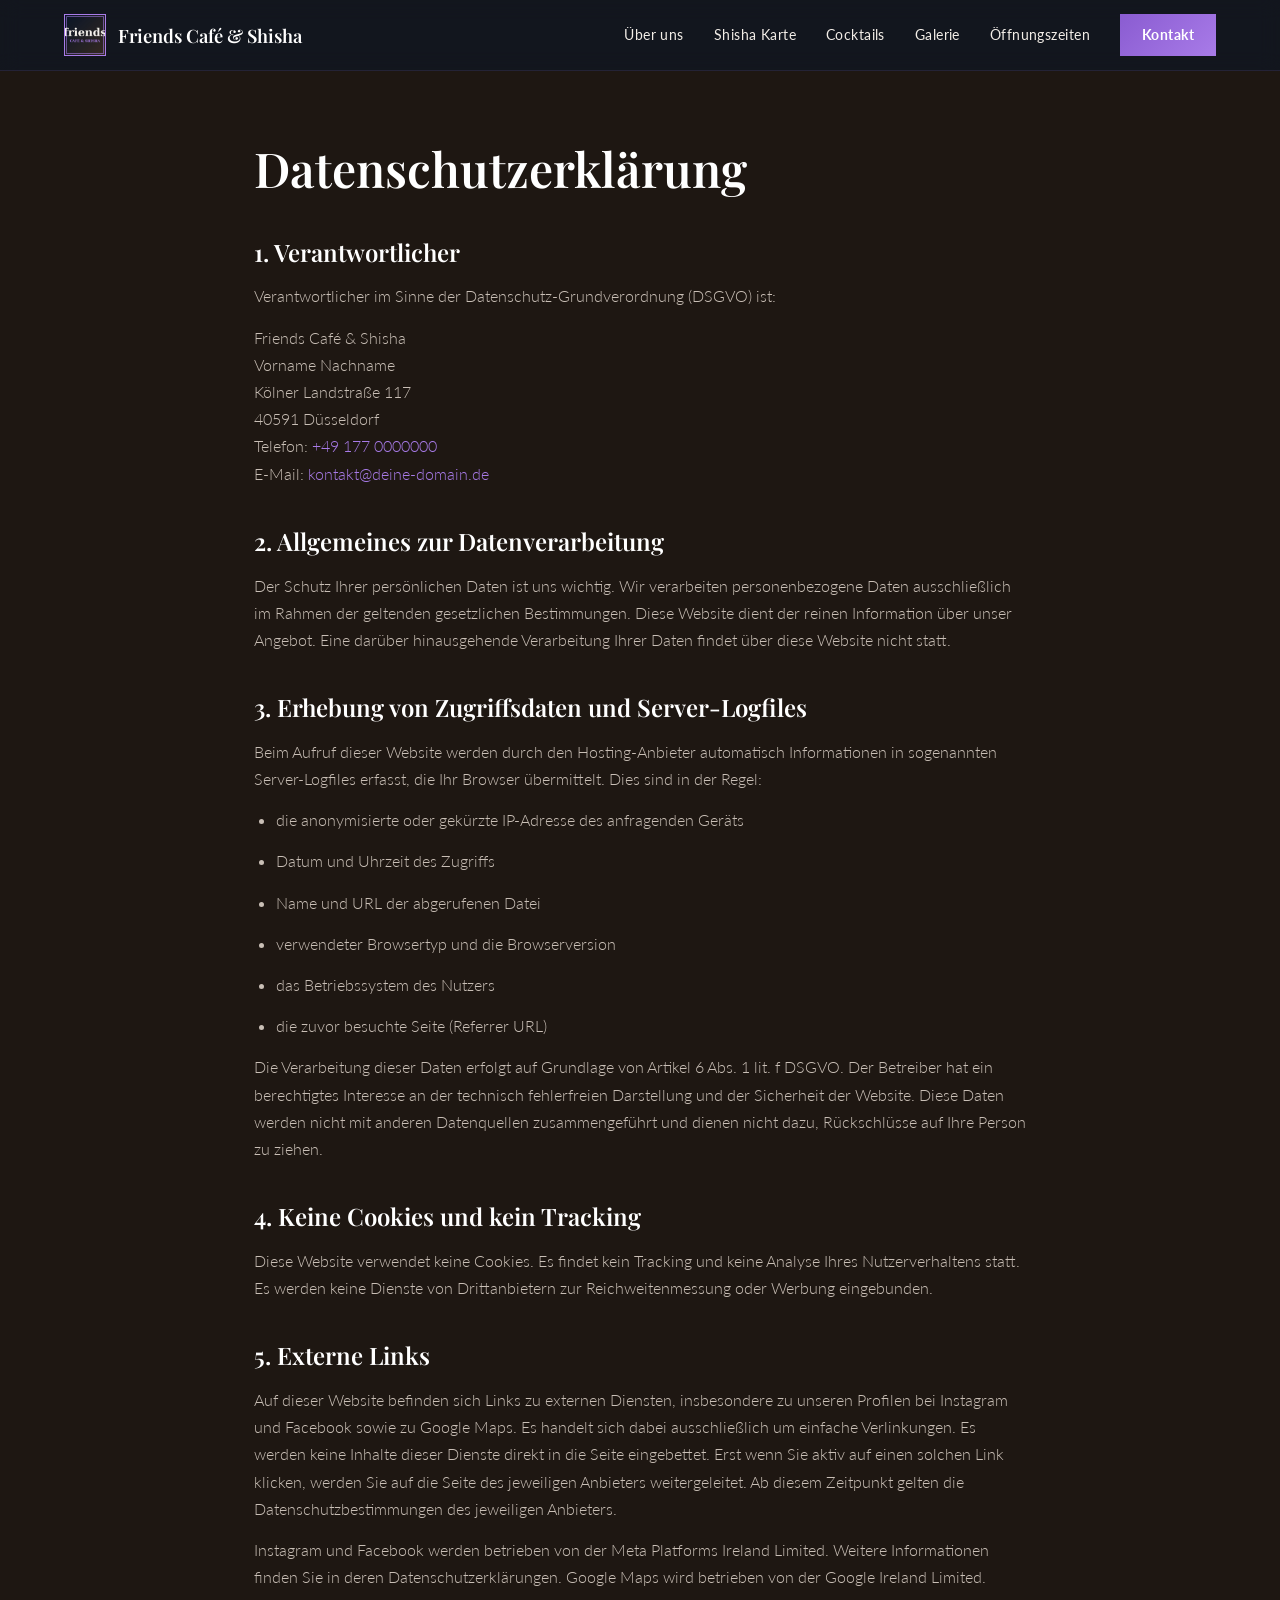
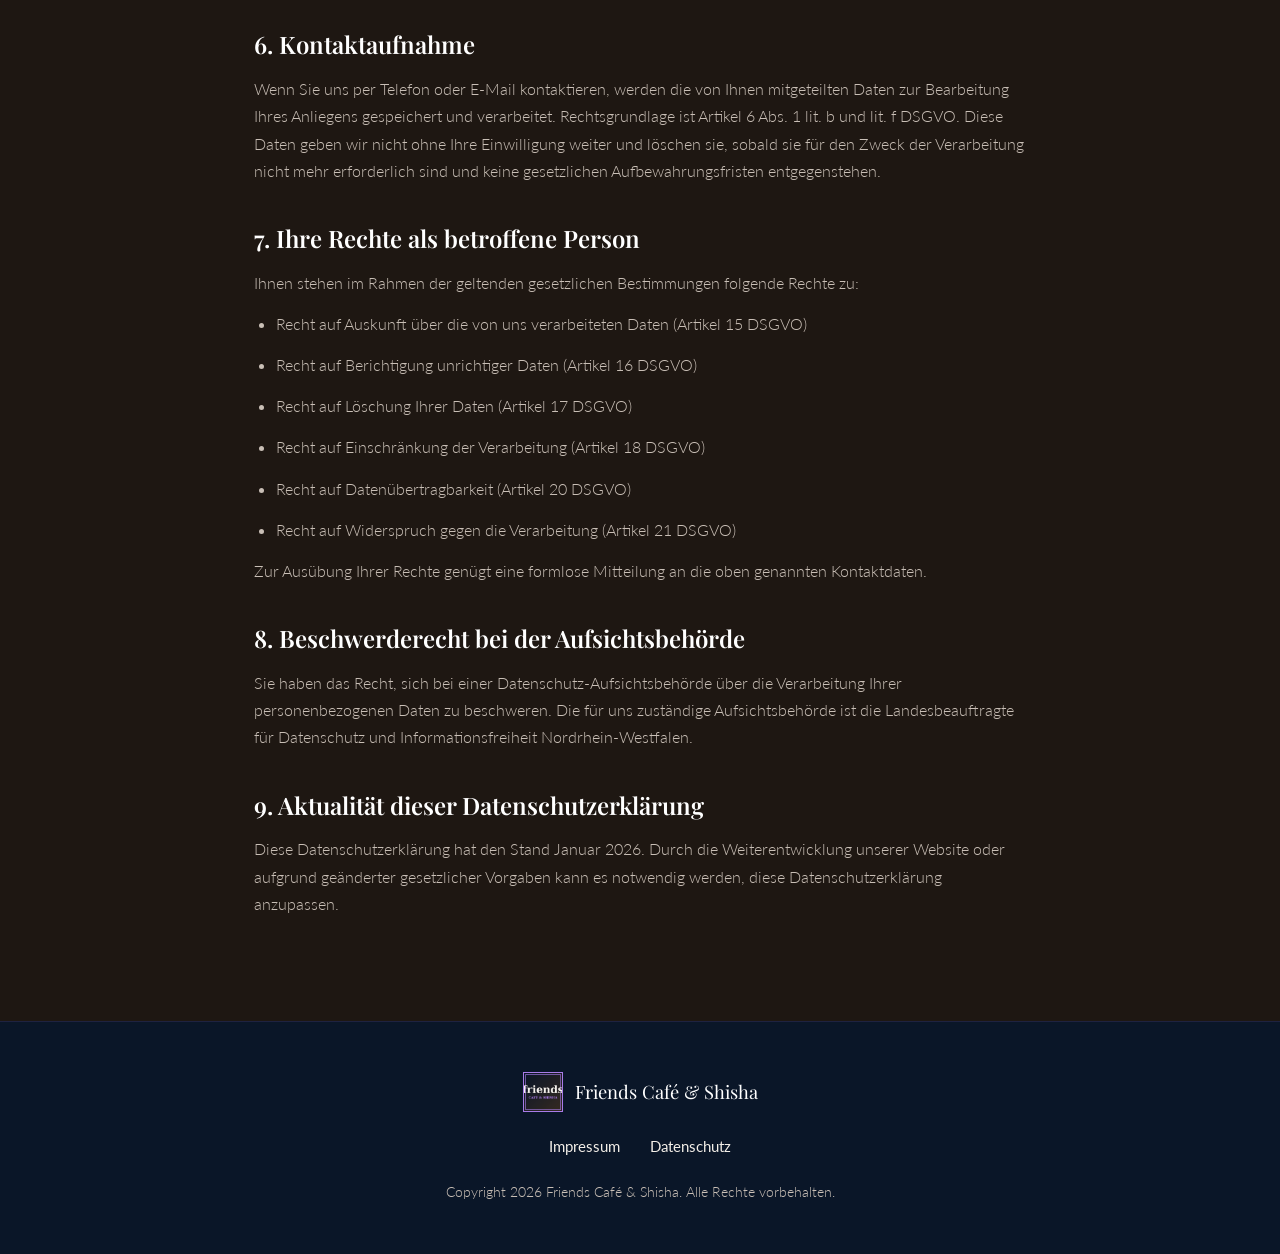
==== commit 083714e8: "Eckigeres Design und Domain entfernen - Ecken durchgehend eckig statt abgerundet (Bilder, Buttons, K" ====
--- a/datenschutz.html
+++ b/datenschutz.html
@@ -6,7 +6,7 @@
   <title>Datenschutzerklärung | Friends Café &amp; Shisha Düsseldorf</title>
   <meta name="description" content="Datenschutzerklärung von Friends Café und Shisha in Düsseldorf. Informationen zur Verarbeitung personenbezogener Daten.">
   <meta name="robots" content="noindex, follow">
-  <link rel="canonical" href="https://DEINE-DOMAIN.de/datenschutz.html">
+  <link rel="canonical" href="https://chjungdus.github.io/Friends-Caf-Shisha-D-sseldorf/datenschutz.html">
   <meta name="theme-color" content="#0A1628">
   <link rel="icon" href="img/logo/logo.jpg" type="image/jpeg">
   <link rel="apple-touch-icon" href="img/logo/logo.jpg">
--- a/css/style.css
+++ b/css/style.css
@@ -21,7 +21,7 @@
   --font-body: 'Lato', 'Segoe UI', sans-serif;
 
   --maxw: 1200px;
-  --radius: 14px;
+  --radius: 0;
   --shadow: 0 18px 45px rgba(0, 0, 0, 0.45);
 }
 
@@ -56,7 +56,7 @@
   letter-spacing: 0.06em;
   text-transform: uppercase;
   font-size: 0.82rem;
-  border-radius: 50px;
+  border-radius: 0;
   cursor: pointer;
   transition: transform 0.25s ease, box-shadow 0.25s ease, background 0.25s ease;
 }
@@ -93,7 +93,7 @@
   justify-content: space-between;
 }
 .nav-logo { display: flex; align-items: center; gap: 12px; }
-.nav-logo img { width: 42px; height: 42px; border-radius: 50%; object-fit: cover; border: 1.5px solid var(--purple-2); }
+.nav-logo img { width: 42px; height: 42px; border-radius: 0; object-fit: cover; border: 1.5px solid var(--purple-2); }
 .nav-logo span { font-family: var(--font-head); font-size: 1.15rem; color: var(--white); font-weight: 600; }
 .nav-menu { display: flex; align-items: center; gap: 30px; }
 .nav-menu a { font-size: 0.9rem; letter-spacing: 0.03em; color: var(--cream); transition: color 0.2s ease; }
@@ -102,7 +102,7 @@
   background: linear-gradient(135deg, var(--purple), var(--purple-2));
   color: var(--white) !important;
   padding: 9px 22px;
-  border-radius: 50px;
+  border-radius: 0;
   font-weight: 700;
 }
 .nav-cta:hover { transform: translateY(-2px); box-shadow: 0 8px 20px var(--purple-glow); }
@@ -276,7 +276,7 @@
 .footer { background: var(--navy); padding: 50px 0; border-top: 1px solid rgba(168,123,232,0.12); }
 .footer-inner { display: flex; flex-direction: column; align-items: center; gap: 22px; text-align: center; }
 .footer-brand { display: flex; align-items: center; gap: 12px; }
-.footer-brand img { width: 40px; height: 40px; border-radius: 50%; object-fit: cover; border: 1.5px solid var(--purple-2); }
+.footer-brand img { width: 40px; height: 40px; border-radius: 0; object-fit: cover; border: 1.5px solid var(--purple-2); }
 .footer-brand span { font-family: var(--font-head); font-size: 1.15rem; color: var(--white); }
 .footer-links { display: flex; gap: 30px; }
 .footer-links a { color: var(--cream); font-size: 0.92rem; transition: color 0.2s ease; }
@@ -308,7 +308,7 @@
   padding: 14px 18px;
   background: linear-gradient(180deg, var(--brown-3), var(--brown-2));
   border: 1px solid rgba(168,123,232,0.14);
-  border-radius: 10px;
+  border-radius: 0;
   transition: border-color 0.25s ease, transform 0.25s ease;
 }
 .sorte:hover { border-color: var(--purple); transform: translateY(-3px); }
@@ -340,7 +340,7 @@
   display: inline-block;
   margin-top: 20px;
   padding: 10px 26px;
-  border-radius: 50px;
+  border-radius: 0;
   background: linear-gradient(135deg, var(--purple), var(--purple-2));
   color: var(--white);
   font-weight: 700;
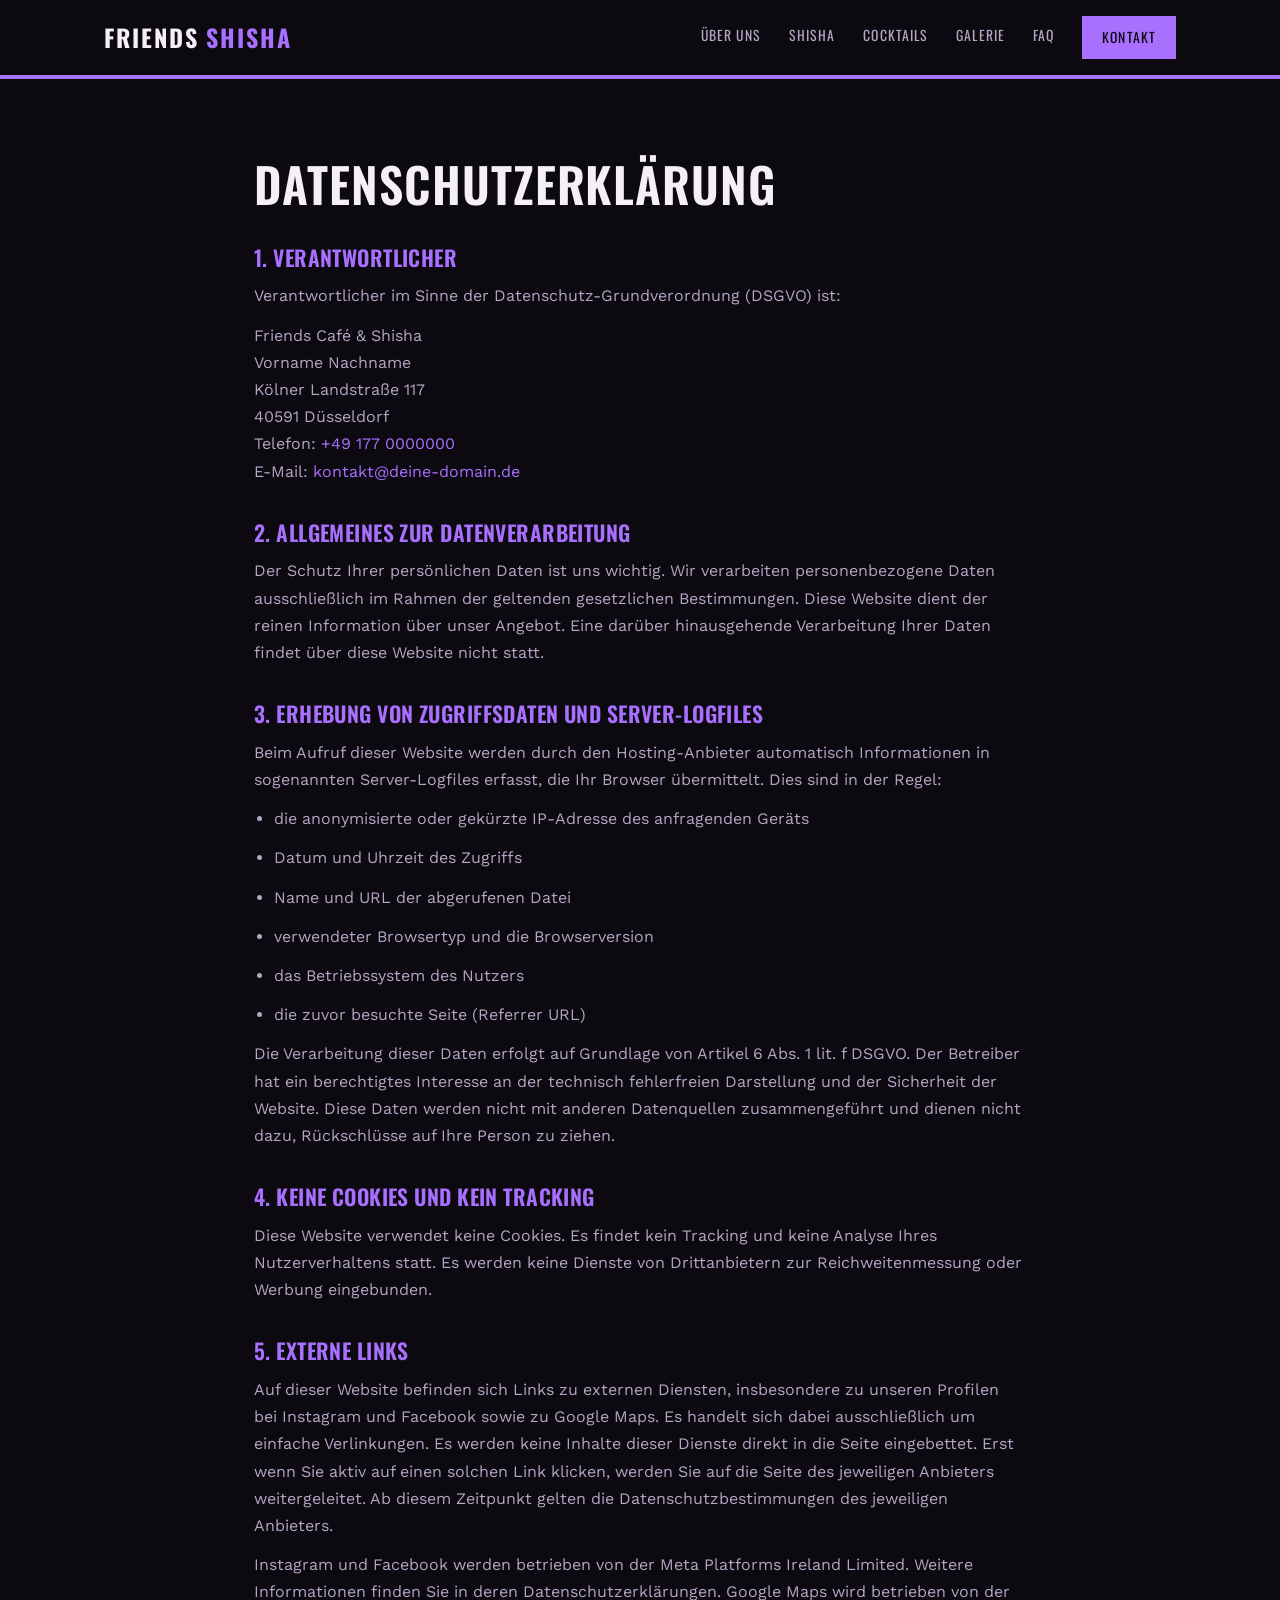
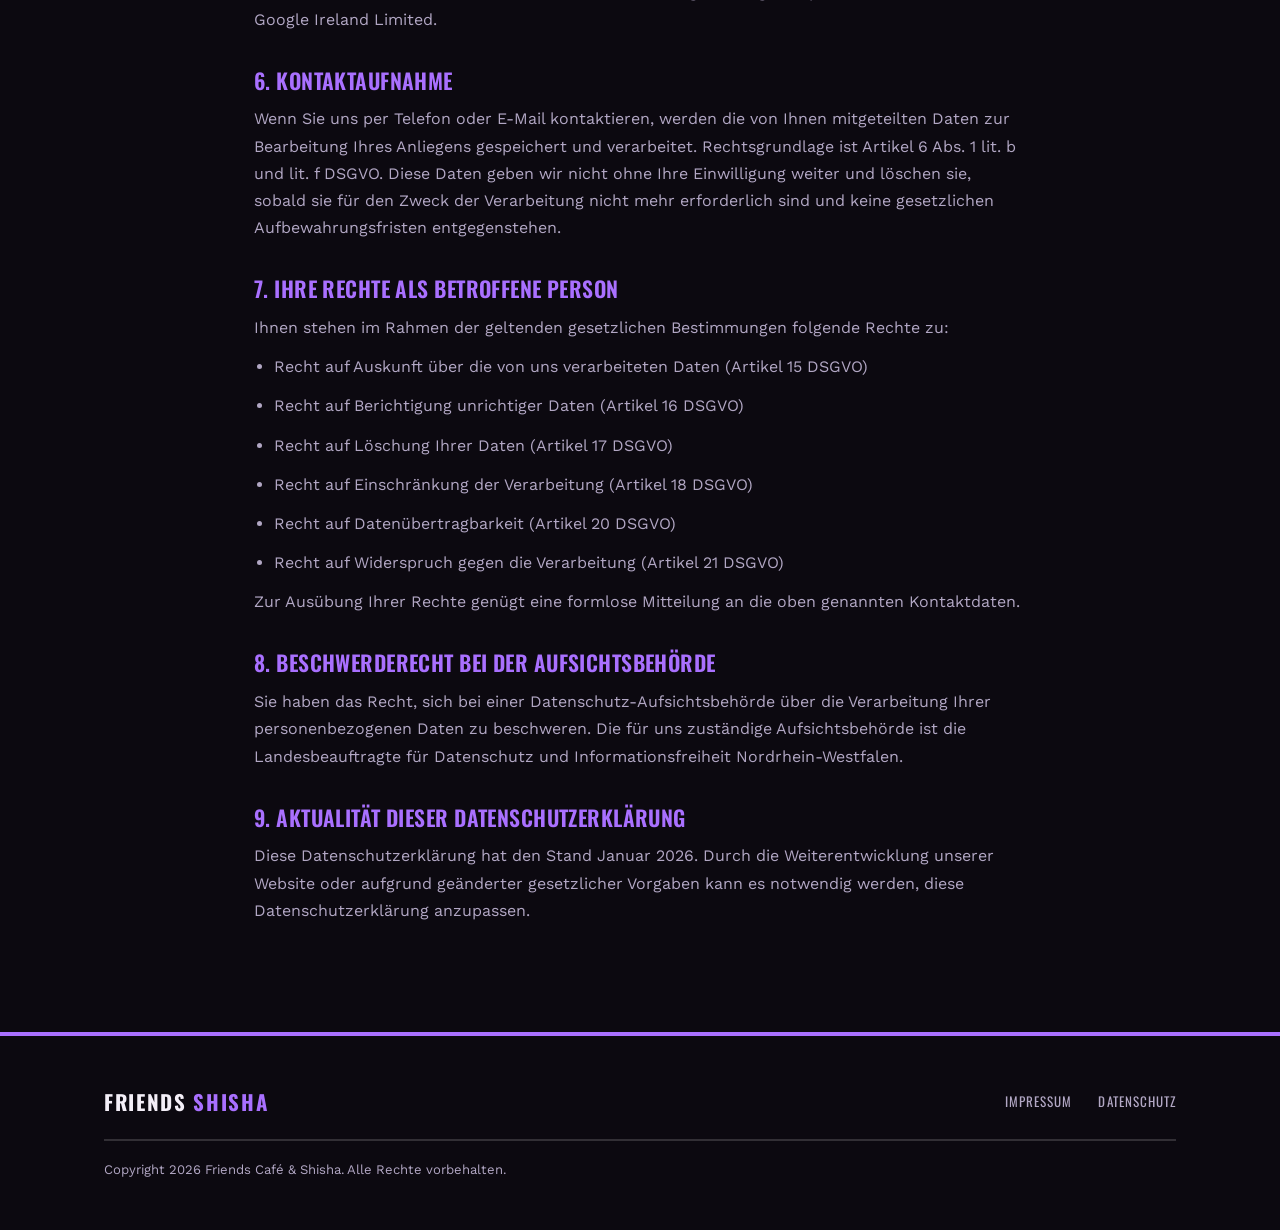
==== commit 79711117: "Komplett neues bold-flaches Design im Lounge-Stil - Neues Designsystem: Oswald und Work Sans, kantig" ====
--- a/datenschutz.html
+++ b/datenschutz.html
@@ -7,32 +7,29 @@
   <meta name="description" content="Datenschutzerklärung von Friends Café und Shisha in Düsseldorf. Informationen zur Verarbeitung personenbezogener Daten.">
   <meta name="robots" content="noindex, follow">
   <link rel="canonical" href="https://chjungdus.github.io/Friends-Caf-Shisha-D-sseldorf/datenschutz.html">
-  <meta name="theme-color" content="#0A1628">
+  <meta name="theme-color" content="#0C0910">
   <link rel="icon" href="img/logo/logo.jpg" type="image/jpeg">
   <link rel="apple-touch-icon" href="img/logo/logo.jpg">
   <link rel="preconnect" href="https://fonts.googleapis.com">
   <link rel="preconnect" href="https://fonts.gstatic.com" crossorigin>
-  <link href="https://fonts.googleapis.com/css2?family=Playfair+Display:wght@500;600;700&family=Lato:wght@300;400;700&display=swap" rel="stylesheet">
+  <link href="https://fonts.googleapis.com/css2?family=Oswald:wght@400;500;600;700&family=Work+Sans:wght@300;400;500;600&display=swap" rel="stylesheet">
   <link rel="stylesheet" href="css/style.css">
 </head>
 <body>
 
-  <!-- NAVBAR -->
-  <header class="navbar scrolled" id="navbar">
-    <div class="nav-container">
-      <a href="index.html#hero" class="nav-logo">
-        <img src="img/logo/logo.jpg" alt="Friends Café und Shisha Logo">
-        <span>Friends Café &amp; Shisha</span>
-      </a>
+  <!-- HEADER -->
+  <header class="site-header">
+    <div class="header-inner">
+      <a href="index.html#start" class="logo">FRIENDS <span>SHISHA</span></a>
       <button class="nav-toggle" id="navToggle" aria-label="Menü öffnen" aria-expanded="false">
         <span></span><span></span><span></span>
       </button>
-      <nav class="nav-menu" id="navMenu">
+      <nav class="main-nav" id="mainNav">
         <a href="index.html#ueber-uns">Über uns</a>
-        <a href="index.html#shisha">Shisha Karte</a>
-        <a href="index.html#getraenke">Cocktails</a>
+        <a href="index.html#shisha">Shisha</a>
+        <a href="index.html#cocktails">Cocktails</a>
         <a href="index.html#galerie">Galerie</a>
-        <a href="index.html#oeffnungszeiten">Öffnungszeiten</a>
+        <a href="index.html#faq">FAQ</a>
         <a href="index.html#kontakt" class="nav-cta">Kontakt</a>
       </nav>
     </div>
@@ -40,7 +37,7 @@
 
   <!-- INHALT -->
   <main class="legal">
-    <div class="container">
+    <div class="section-inner">
       <h1>Datenschutzerklärung</h1>
 
       <h2>1. Verantwortlicher</h2>
@@ -101,11 +98,8 @@
 
   <!-- FOOTER -->
   <footer class="footer">
-    <div class="container footer-inner">
-      <div class="footer-brand">
-        <img src="img/logo/logo.jpg" alt="Friends Café und Shisha Logo">
-        <span>Friends Café &amp; Shisha</span>
-      </div>
+    <div class="footer-inner">
+      <a href="index.html#start" class="logo">FRIENDS <span>SHISHA</span></a>
       <nav class="footer-links">
         <a href="impressum.html">Impressum</a>
         <a href="datenschutz.html">Datenschutz</a>
--- a/css/style.css
+++ b/css/style.css
@@ -1,38 +1,34 @@
 /* ============================================================
-   Friends Cafe Shisha Duesseldorf
-   Farbpalette: Blau, Braun (Hintergrund), Lila (Akzente), Weiss (Text)
-   Schriften: Playfair Display (Ueberschriften), Lato (Fliesstext)
+   Friends Cafe & Shisha Duesseldorf
+   Stil: bold, flach, editorial. Kantige 2px-Rahmen, keine Rundungen.
+   Schriften: Oswald (Ueberschriften), Work Sans (Fliesstext)
    ============================================================ */
 
 :root {
-  --navy:        #0A1628;
-  --navy-2:      #10203A;
-  --brown:       #1E1712;
-  --brown-2:     #2A201A;
-  --brown-3:     #362A22;
-  --purple:      #8A5CD1;
-  --purple-2:    #A87BE8;
-  --purple-glow: rgba(138, 92, 209, 0.35);
-  --white:       #FFFFFF;
-  --cream:       #F3EEE8;
-  --muted:       #C9BFB6;
-
-  --font-head: 'Playfair Display', Georgia, serif;
-  --font-body: 'Lato', 'Segoe UI', sans-serif;
-
-  --maxw: 1200px;
-  --radius: 0;
-  --shadow: 0 18px 45px rgba(0, 0, 0, 0.45);
+  --ink:          #0C0910;   /* Seitenhintergrund */
+  --ink-2:        #0A0F1E;   /* alternierender Abschnitt (tiefes Blau) */
+  --text:         #F4EFF8;
+  --text-soft:    #B2A7C4;
+  --accent:       #A970FF;   /* Violett, Hauptakzent */
+  --accent-2:     #3E7BFA;   /* Blau, Nebenakzent */
+  --accent-ink:   #0C0910;   /* Text auf Akzentflaechen */
+  --line:         rgba(244,239,248,0.16);
+  --line-strong:  rgba(169,112,255,0.55);
+
+  --font-head: 'Oswald', 'Arial Narrow', sans-serif;
+  --font-body: 'Work Sans', 'Segoe UI', sans-serif;
+
+  --maxw: 1120px;
 }
 
 * { margin: 0; padding: 0; box-sizing: border-box; }
 
-html { scroll-behavior: smooth; scroll-padding-top: 80px; }
+html { scroll-behavior: smooth; scroll-padding-top: 120px; }
 
 body {
   font-family: var(--font-body);
-  color: var(--cream);
-  background: var(--brown);
+  color: var(--text);
+  background: var(--ink);
   line-height: 1.7;
   font-weight: 400;
   -webkit-font-smoothing: antialiased;
@@ -40,365 +36,403 @@
 }
 
 img { display: block; max-width: 100%; }
-
-h1, h2, h3 { font-family: var(--font-head); color: var(--white); line-height: 1.2; font-weight: 600; }
-
 a { color: inherit; text-decoration: none; }
 
-.container { max-width: var(--maxw); margin: 0 auto; padding: 0 24px; }
+h1, h2, h3, h4 {
+  font-family: var(--font-head);
+  color: var(--text);
+  line-height: 1.05;
+  font-weight: 600;
+  text-transform: uppercase;
+  letter-spacing: 0.02em;
+  overflow-wrap: break-word;
+}
+
+.section-inner { max-width: var(--maxw); margin: 0 auto; padding: 0 24px; }
 
 /* ---------- Buttons ---------- */
 .btn {
   display: inline-block;
-  padding: 15px 38px;
-  font-family: var(--font-body);
-  font-weight: 700;
-  letter-spacing: 0.06em;
-  text-transform: uppercase;
-  font-size: 0.82rem;
-  border-radius: 0;
+  padding: 15px 34px;
+  font-family: var(--font-head);
+  font-weight: 500;
+  letter-spacing: 0.09em;
+  text-transform: uppercase;
+  font-size: 0.92rem;
+  background: var(--accent);
+  color: var(--accent-ink);
+  border: 2px solid var(--accent);
   cursor: pointer;
-  transition: transform 0.25s ease, box-shadow 0.25s ease, background 0.25s ease;
-}
-.btn-primary {
-  background: linear-gradient(135deg, var(--purple), var(--purple-2));
-  color: var(--white);
-  box-shadow: 0 10px 30px var(--purple-glow);
-}
-.btn-primary:hover { transform: translateY(-3px); box-shadow: 0 16px 40px var(--purple-glow); }
-.btn-outline {
+  transition: background 0.2s ease, color 0.2s ease;
+}
+.btn:hover { background: transparent; color: var(--accent); }
+.btn-ghost {
   background: transparent;
-  color: var(--white);
-  border: 1.5px solid var(--purple-2);
-}
-.btn-outline:hover { background: var(--purple); border-color: var(--purple); transform: translateY(-3px); }
-
-/* ---------- Navbar ---------- */
-.navbar {
-  position: fixed;
-  top: 0; left: 0; right: 0;
-  z-index: 1000;
-  background: rgba(10, 22, 40, 0.55);
-  backdrop-filter: blur(10px);
-  border-bottom: 1px solid rgba(168, 123, 232, 0.12);
-  transition: background 0.35s ease, box-shadow 0.35s ease;
-}
-.navbar.scrolled { background: rgba(10, 22, 40, 0.95); box-shadow: 0 6px 24px rgba(0,0,0,0.4); }
-.nav-container {
+  color: var(--text);
+  border: 2px solid var(--text);
+}
+.btn-ghost:hover { background: var(--text); color: var(--ink); }
+
+/* ---------- Top Banner ---------- */
+.top-banner {
+  background: var(--accent);
+  color: var(--accent-ink);
+  text-align: center;
+  font-family: var(--font-head);
+  text-transform: uppercase;
+  letter-spacing: 0.14em;
+  font-size: 0.72rem;
+  font-weight: 500;
+  padding: 8px 16px;
+}
+.top-banner a { text-decoration: underline; text-underline-offset: 3px; }
+
+/* ---------- Header ---------- */
+.site-header {
+  position: sticky;
+  top: 0;
+  z-index: 50;
+  background: var(--ink);
+  border-bottom: 4px solid var(--accent);
+}
+.header-inner {
   max-width: var(--maxw);
   margin: 0 auto;
-  padding: 14px 24px;
+  padding: 16px 24px;
   display: flex;
   align-items: center;
   justify-content: space-between;
 }
-.nav-logo { display: flex; align-items: center; gap: 12px; }
-.nav-logo img { width: 42px; height: 42px; border-radius: 0; object-fit: cover; border: 1.5px solid var(--purple-2); }
-.nav-logo span { font-family: var(--font-head); font-size: 1.15rem; color: var(--white); font-weight: 600; }
-.nav-menu { display: flex; align-items: center; gap: 30px; }
-.nav-menu a { font-size: 0.9rem; letter-spacing: 0.03em; color: var(--cream); transition: color 0.2s ease; }
-.nav-menu a:hover { color: var(--purple-2); }
-.nav-cta {
-  background: linear-gradient(135deg, var(--purple), var(--purple-2));
-  color: var(--white) !important;
-  padding: 9px 22px;
-  border-radius: 0;
+.logo {
+  font-family: var(--font-head);
   font-weight: 700;
-}
-.nav-cta:hover { transform: translateY(-2px); box-shadow: 0 8px 20px var(--purple-glow); }
-.nav-toggle { display: none; flex-direction: column; gap: 5px; background: none; border: none; cursor: pointer; padding: 6px; }
-.nav-toggle span { width: 26px; height: 2.5px; background: var(--white); border-radius: 2px; transition: 0.3s; }
-.nav-toggle.active span:nth-child(1) { transform: translateY(7.5px) rotate(45deg); }
+  font-size: 1.5rem;
+  letter-spacing: 0.08em;
+  text-transform: uppercase;
+  color: var(--text);
+}
+.logo span { color: var(--accent); }
+.main-nav { display: flex; align-items: center; gap: 28px; }
+.main-nav a {
+  font-family: var(--font-head);
+  text-transform: uppercase;
+  letter-spacing: 0.08em;
+  font-size: 0.86rem;
+  font-weight: 400;
+  color: var(--text-soft);
+  border-bottom: 2px solid transparent;
+  padding-bottom: 3px;
+  transition: color 0.15s ease, border-color 0.15s ease;
+}
+.main-nav a:hover { color: var(--text); border-color: var(--accent); }
+.main-nav a.nav-cta {
+  color: var(--accent-ink);
+  background: var(--accent);
+  border: 2px solid var(--accent);
+  padding: 8px 18px;
+}
+.main-nav a.nav-cta:hover { background: transparent; color: var(--accent); }
+.nav-toggle {
+  display: none;
+  flex-direction: column;
+  gap: 5px;
+  background: none;
+  border: none;
+  cursor: pointer;
+  padding: 6px;
+}
+.nav-toggle span { width: 26px; height: 3px; background: var(--text); transition: 0.25s; }
+.nav-toggle.active span:nth-child(1) { transform: translateY(8px) rotate(45deg); }
 .nav-toggle.active span:nth-child(2) { opacity: 0; }
-.nav-toggle.active span:nth-child(3) { transform: translateY(-7.5px) rotate(-45deg); }
+.nav-toggle.active span:nth-child(3) { transform: translateY(-8px) rotate(-45deg); }
+
+/* ---------- Sections ---------- */
+.section { padding: 96px 0; }
+.section-alt { background: var(--ink-2); }
+.section-kicker {
+  font-family: var(--font-head);
+  text-transform: uppercase;
+  letter-spacing: 0.2em;
+  font-size: 0.8rem;
+  font-weight: 500;
+  color: var(--accent);
+  margin-bottom: 14px;
+}
+.section-title { font-size: clamp(1.9rem, 4vw, 2.6rem); margin-bottom: 20px; }
+.section-head { max-width: 680px; margin-bottom: 56px; }
+.section-head.center { margin-left: auto; margin-right: auto; text-align: center; }
+.section-intro { color: var(--text-soft); font-size: 1.05rem; }
+
+/* ---------- Accent stripe ---------- */
+.stripe {
+  height: 10px;
+  background: repeating-linear-gradient(
+    -45deg,
+    var(--accent) 0, var(--accent) 22px,
+    var(--accent-2) 22px, var(--accent-2) 44px
+  );
+}
 
 /* ---------- Hero ---------- */
 .hero {
   position: relative;
-  min-height: 100vh;
+  min-height: 88vh;
   display: flex;
   align-items: center;
-  justify-content: center;
-  text-align: center;
   overflow: hidden;
+  border-bottom: 4px solid var(--accent);
 }
 .hero-bg {
-  position: absolute;
-  inset: 0;
+  position: absolute; inset: 0;
   width: 100%; height: 100%;
   object-fit: cover;
   z-index: -2;
 }
 .hero-overlay {
+  position: absolute; inset: 0;
+  z-index: -1;
+  background: linear-gradient(180deg, rgba(12,9,16,0.72), rgba(10,15,30,0.86));
+}
+.hero-inner { max-width: var(--maxw); margin: 0 auto; padding: 120px 24px 60px; width: 100%; }
+.hero-eyebrow {
+  font-family: var(--font-head);
+  text-transform: uppercase;
+  letter-spacing: 0.22em;
+  font-size: 0.85rem;
+  font-weight: 500;
+  color: var(--accent);
+  margin-bottom: 18px;
+}
+.hero h1 { font-size: clamp(2.1rem, 7vw, 5.4rem); font-weight: 700; letter-spacing: 0.02em; margin-bottom: 22px; max-width: 900px; hyphens: auto; }
+.hero-subline { font-size: clamp(1.05rem, 2vw, 1.28rem); color: var(--text-soft); max-width: 640px; margin-bottom: 36px; }
+.hero-actions { display: flex; flex-wrap: wrap; gap: 16px; }
+.hero-facts {
+  display: flex;
+  flex-wrap: wrap;
+  gap: 40px;
+  margin-top: 56px;
+  padding-top: 26px;
+  border-top: 2px solid rgba(244,239,248,0.25);
+}
+.hero-fact-label {
+  display: block;
+  font-family: var(--font-head);
+  text-transform: uppercase;
+  letter-spacing: 0.14em;
+  font-size: 0.72rem;
+  color: var(--accent);
+  margin-bottom: 6px;
+}
+.hero-fact-value { font-family: var(--font-head); text-transform: uppercase; font-size: 1.05rem; letter-spacing: 0.03em; }
+
+/* ---------- About ---------- */
+.about-grid { display: grid; grid-template-columns: 1fr 1fr; gap: 56px; align-items: center; }
+.about-text p { color: var(--text-soft); margin-bottom: 18px; }
+.about-text .section-title { margin-top: 8px; }
+.about-image img { width: 100%; height: 460px; object-fit: cover; border: 2px solid var(--line); }
+
+/* ---------- USP Cards ---------- */
+.usp-grid { display: grid; grid-template-columns: repeat(4, 1fr); gap: 0; border: 2px solid var(--line); }
+.usp-card { padding: 34px 28px; border-right: 2px solid var(--line); }
+.usp-card:last-child { border-right: none; }
+.usp-number {
+  font-family: var(--font-head);
+  font-size: 3rem;
+  font-weight: 700;
+  color: transparent;
+  -webkit-text-stroke: 1.5px var(--accent);
+  margin-bottom: 16px;
+  display: block;
+}
+.usp-card h3 { font-size: 1.15rem; margin-bottom: 10px; letter-spacing: 0.03em; }
+.usp-card p { color: var(--text-soft); font-size: 0.94rem; }
+
+/* ---------- Steps ---------- */
+.steps { display: grid; grid-template-columns: repeat(3, 1fr); gap: 24px; }
+.step { border: 2px solid var(--line); padding: 34px 28px; position: relative; }
+.step-number {
+  font-family: var(--font-head);
+  font-size: 1rem;
+  font-weight: 600;
+  color: var(--accent-ink);
+  background: var(--accent);
+  padding: 4px 12px;
+  display: inline-block;
+  margin-bottom: 18px;
+  letter-spacing: 0.08em;
+}
+.step h3 { font-size: 1.2rem; margin-bottom: 10px; }
+.step p { color: var(--text-soft); font-size: 0.95rem; }
+
+/* ---------- Menu (Sorten & Cocktails) ---------- */
+.menu-note {
+  display: inline-block;
+  font-family: var(--font-head);
+  text-transform: uppercase;
+  letter-spacing: 0.08em;
+  font-weight: 500;
+  background: var(--accent);
+  color: var(--accent-ink);
+  padding: 8px 20px;
+  margin-bottom: 40px;
+}
+.menu-list { list-style: none; display: grid; grid-template-columns: 1fr 1fr; gap: 2px 48px; }
+.menu-row { display: flex; align-items: baseline; gap: 10px; padding: 12px 0; border-bottom: 1px dotted rgba(244,239,248,0.28); }
+.menu-row .name { font-family: var(--font-head); text-transform: uppercase; letter-spacing: 0.03em; font-size: 1.05rem; }
+.menu-row .desc { color: var(--text-soft); font-size: 0.9rem; }
+.menu-row .lead { flex: 1; border-bottom: 1px dotted rgba(244,239,248,0.28); transform: translateY(-4px); }
+.menu-row .price { font-family: var(--font-head); color: var(--accent); font-size: 1.05rem; white-space: nowrap; }
+
+.price-box { margin-top: 46px; border: 2px solid var(--line-strong); padding: 32px 34px; }
+.price-box h3 { font-size: 1.3rem; margin-bottom: 22px; }
+.price-box ul { list-style: none; }
+.price-box li { display: flex; align-items: baseline; gap: 10px; padding: 10px 0; }
+.price-box li .lead { flex: 1; border-bottom: 1px dotted rgba(244,239,248,0.28); transform: translateY(-4px); }
+.price-box li .price { font-family: var(--font-head); color: var(--accent); white-space: nowrap; }
+
+/* ---------- Cocktails ---------- */
+.cocktail-grid { display: grid; grid-template-columns: repeat(3, 1fr); gap: 0; border: 2px solid var(--line); }
+.cocktail { padding: 26px; border-right: 2px solid var(--line); border-bottom: 2px solid var(--line); }
+.cocktail h3 { font-size: 1.15rem; margin-bottom: 8px; letter-spacing: 0.03em; }
+.cocktail p { color: var(--text-soft); font-size: 0.9rem; }
+/* saubere Aussenkanten */
+.cocktail:nth-child(3n) { border-right: none; }
+.cocktail:nth-last-child(-n+3) { border-bottom: none; }
+
+/* ---------- Gallery ---------- */
+.gallery { display: grid; grid-template-columns: repeat(3, 1fr); gap: 14px; }
+.gallery-item { overflow: hidden; border: 2px solid var(--line); }
+.gallery-item img { width: 100%; height: 280px; object-fit: cover; transition: transform 0.35s ease; }
+.gallery-item:hover img { transform: scale(1.05); }
+
+/* ---------- Reviews ---------- */
+.rating-line {
+  display: flex; align-items: baseline; gap: 16px; flex-wrap: wrap;
+  margin-bottom: 40px;
+}
+.rating-score { font-family: var(--font-head); font-size: 3rem; font-weight: 700; color: var(--accent); line-height: 1; }
+.rating-stars { font-family: var(--font-head); font-size: 1.4rem; letter-spacing: 0.2em; color: var(--accent); }
+.rating-meta { color: var(--text-soft); font-size: 0.95rem; }
+.review-grid { display: grid; grid-template-columns: repeat(3, 1fr); gap: 24px; }
+.review-card { border: 2px solid var(--line); padding: 30px 28px; }
+.review-card p { color: var(--text); font-size: 1rem; margin-bottom: 18px; }
+.review-card .who { font-family: var(--font-head); text-transform: uppercase; letter-spacing: 0.08em; font-size: 0.82rem; color: var(--text-soft); }
+
+/* ---------- FAQ ---------- */
+.faq-list { border-top: 2px solid var(--line); }
+.faq-item { border-bottom: 2px solid var(--line); }
+.faq-q {
+  width: 100%;
+  text-align: left;
+  background: none;
+  border: none;
+  cursor: pointer;
+  color: var(--text);
+  font-family: var(--font-head);
+  text-transform: uppercase;
+  letter-spacing: 0.04em;
+  font-size: 1.1rem;
+  padding: 24px 40px 24px 0;
+  position: relative;
+}
+.faq-q::after {
+  content: "+";
   position: absolute;
-  inset: 0;
-  z-index: -1;
-  background:
-    radial-gradient(circle at 50% 30%, rgba(138,92,209,0.28), transparent 55%),
-    linear-gradient(180deg, rgba(10,22,40,0.78) 0%, rgba(30,23,18,0.88) 100%);
-}
-.hero-content { max-width: 780px; padding: 100px 24px 40px; }
-.hero-eyebrow {
-  text-transform: uppercase;
-  letter-spacing: 0.28em;
-  font-size: 0.82rem;
-  font-weight: 700;
-  color: var(--purple-2);
-  margin-bottom: 22px;
-}
-.hero h1 { font-size: clamp(2.8rem, 8vw, 5.5rem); font-weight: 700; margin-bottom: 22px; }
-.hero-subline { font-size: clamp(1.05rem, 2.2vw, 1.3rem); color: var(--cream); max-width: 620px; margin: 0 auto 38px; font-weight: 300; }
-.hero-scroll {
-  position: absolute;
-  bottom: 34px; left: 50%;
-  transform: translateX(-50%);
-  width: 26px; height: 44px;
-  border: 2px solid rgba(243,238,232,0.5);
-  border-radius: 14px;
-}
-.hero-scroll::before {
-  content: "";
-  position: absolute;
-  top: 8px; left: 50%;
-  transform: translateX(-50%);
-  width: 4px; height: 8px;
-  background: var(--purple-2);
-  border-radius: 2px;
-  animation: scrollDot 1.8s ease-in-out infinite;
-}
-@keyframes scrollDot { 0% { opacity: 0; top: 8px; } 50% { opacity: 1; } 100% { opacity: 0; top: 22px; } }
-
-/* ---------- Sections ---------- */
-.section { padding: 110px 0; position: relative; }
-.section-alt { background: linear-gradient(180deg, var(--brown-2), var(--navy)); }
-.section:not(.section-alt) { background: linear-gradient(180deg, var(--brown), var(--brown-2)); }
-
-.eyebrow {
-  text-transform: uppercase;
-  letter-spacing: 0.24em;
-  font-size: 0.78rem;
-  font-weight: 700;
-  color: var(--purple-2);
-  margin-bottom: 14px;
-}
-.section-head { text-align: center; max-width: 680px; margin: 0 auto 60px; }
-.section-head h2 { font-size: clamp(2rem, 4.5vw, 3rem); margin-bottom: 18px; }
-.section-intro { color: var(--muted); font-weight: 300; font-size: 1.05rem; }
-
-.section h2 { font-size: clamp(1.9rem, 4vw, 2.7rem); }
-
-/* ---------- About ---------- */
-.about-grid { display: grid; grid-template-columns: 1.1fr 0.9fr; gap: 60px; align-items: center; }
-.about-text h2 { margin-bottom: 24px; }
-.about-text p { color: var(--muted); margin-bottom: 18px; }
-.about-image img {
-  width: 100%;
-  height: 480px;
-  object-fit: cover;
-  border-radius: var(--radius);
-  box-shadow: var(--shadow);
-  border: 1px solid rgba(168,123,232,0.18);
-}
-
-/* ---------- Cards (Shisha) ---------- */
-.card-grid { display: grid; grid-template-columns: repeat(auto-fill, minmax(300px, 1fr)); gap: 30px; }
-.card {
-  background: linear-gradient(180deg, var(--brown-3), var(--brown-2));
-  border-radius: var(--radius);
-  overflow: hidden;
-  border: 1px solid rgba(168,123,232,0.14);
-  box-shadow: var(--shadow);
-  transition: transform 0.3s ease, border-color 0.3s ease;
-}
-.card:hover { transform: translateY(-8px); border-color: var(--purple); }
-.card-img { height: 220px; overflow: hidden; }
-.card-img img { width: 100%; height: 100%; object-fit: cover; transition: transform 0.5s ease; }
-.card:hover .card-img img { transform: scale(1.06); }
-.card-body { padding: 26px; }
-.card-title-row { display: flex; justify-content: space-between; align-items: baseline; gap: 14px; margin-bottom: 12px; }
-.card-title-row h3 { font-size: 1.4rem; }
-.card-body p { color: var(--muted); font-size: 0.96rem; font-weight: 300; }
-.price {
-  font-family: var(--font-head);
-  color: var(--purple-2);
-  font-weight: 600;
-  font-size: 1.15rem;
-  white-space: nowrap;
-}
-
-/* ---------- Menu (Getraenke) ---------- */
-.menu-columns { display: grid; grid-template-columns: repeat(3, 1fr); gap: 50px; }
-.menu-heading {
-  font-size: 1.35rem;
-  margin-bottom: 22px;
-  padding-bottom: 12px;
-  border-bottom: 1px solid rgba(168,123,232,0.25);
-  color: var(--white);
-}
-.menu-list { list-style: none; }
-.menu-list li { display: flex; align-items: baseline; gap: 8px; margin-bottom: 16px; font-size: 0.98rem; }
-.menu-list li span:first-child { color: var(--cream); }
-.menu-list .dots { flex: 1; border-bottom: 1px dotted rgba(201,191,182,0.35); transform: translateY(-4px); }
-.menu-list .price { font-size: 1rem; }
-
-/* ---------- Gallery ---------- */
-.gallery-grid { display: grid; grid-template-columns: repeat(4, 1fr); gap: 18px; }
-.gallery-item { border-radius: var(--radius); overflow: hidden; box-shadow: var(--shadow); border: 1px solid rgba(168,123,232,0.12); }
-.gallery-item img { width: 100%; height: 300px; object-fit: cover; transition: transform 0.5s ease; }
-.gallery-item:hover img { transform: scale(1.08); }
-
-/* ---------- Info (Oeffnungszeiten + Standort) ---------- */
-.info-grid { display: grid; grid-template-columns: 1fr 1fr; gap: 60px; }
-.info-block h2 { margin-bottom: 24px; }
-.hours-table { width: 100%; border-collapse: collapse; }
-.hours-table td { padding: 14px 0; border-bottom: 1px solid rgba(168,123,232,0.15); color: var(--cream); }
-.hours-table td:last-child { text-align: right; color: var(--purple-2); font-weight: 700; white-space: nowrap; }
-.info-note { color: var(--muted); font-size: 0.92rem; font-weight: 300; margin-top: 20px; }
-.address { font-style: normal; color: var(--cream); font-size: 1.1rem; line-height: 1.9; margin-bottom: 28px; }
+  right: 4px; top: 50%;
+  transform: translateY(-50%);
+  color: var(--accent);
+  font-size: 1.6rem;
+  line-height: 1;
+}
+.faq-item.open .faq-q::after { content: "\2212"; }
+.faq-a { max-height: 0; overflow: hidden; transition: max-height 0.3s ease; }
+.faq-a p { color: var(--text-soft); padding: 0 0 24px; }
 
 /* ---------- Contact ---------- */
-.contact-grid { display: grid; grid-template-columns: repeat(auto-fit, minmax(240px, 1fr)); gap: 22px; }
-.contact-card {
-  background: linear-gradient(180deg, var(--brown-3), var(--brown-2));
-  border: 1px solid rgba(168,123,232,0.16);
-  border-radius: var(--radius);
-  padding: 32px 26px;
-  display: flex;
-  flex-direction: column;
-  gap: 10px;
-  transition: transform 0.3s ease, border-color 0.3s ease;
-}
-a.contact-card:hover { transform: translateY(-6px); border-color: var(--purple); }
-.contact-label { text-transform: uppercase; letter-spacing: 0.18em; font-size: 0.72rem; color: var(--purple-2); font-weight: 700; }
-.contact-value { font-family: var(--font-head); font-size: 1.15rem; color: var(--white); }
+.contact-grid { display: grid; grid-template-columns: 1fr 1fr; gap: 48px; align-items: stretch; }
+.contact-facts { display: flex; flex-direction: column; gap: 0; border: 2px solid var(--line); }
+.contact-fact { padding: 24px 28px; border-bottom: 2px solid var(--line); }
+.contact-fact:last-child { border-bottom: none; }
+.contact-fact .label { font-family: var(--font-head); text-transform: uppercase; letter-spacing: 0.14em; font-size: 0.72rem; color: var(--accent); margin-bottom: 6px; }
+.contact-fact .value { font-family: var(--font-head); text-transform: uppercase; font-size: 1.15rem; letter-spacing: 0.02em; }
+.map-box {
+  border: 2px solid var(--line);
+  display: flex; flex-direction: column;
+  align-items: center; justify-content: center;
+  gap: 20px;
+  padding: 40px 24px;
+  text-align: center;
+  background: repeating-linear-gradient(
+    45deg,
+    rgba(169,112,255,0.10) 0, rgba(169,112,255,0.10) 16px,
+    rgba(62,123,250,0.10) 16px, rgba(62,123,250,0.10) 32px
+  );
+}
+.map-box p { font-family: var(--font-head); text-transform: uppercase; letter-spacing: 0.06em; color: var(--text); }
 
 /* ---------- Footer ---------- */
-.footer { background: var(--navy); padding: 50px 0; border-top: 1px solid rgba(168,123,232,0.12); }
-.footer-inner { display: flex; flex-direction: column; align-items: center; gap: 22px; text-align: center; }
-.footer-brand { display: flex; align-items: center; gap: 12px; }
-.footer-brand img { width: 40px; height: 40px; border-radius: 0; object-fit: cover; border: 1.5px solid var(--purple-2); }
-.footer-brand span { font-family: var(--font-head); font-size: 1.15rem; color: var(--white); }
-.footer-links { display: flex; gap: 30px; }
-.footer-links a { color: var(--cream); font-size: 0.92rem; transition: color 0.2s ease; }
-.footer-links a:hover { color: var(--purple-2); }
-.footer-copy { color: var(--muted); font-size: 0.85rem; font-weight: 300; }
+.footer { background: var(--ink); border-top: 4px solid var(--accent); padding: 48px 0; }
+.footer-inner { max-width: var(--maxw); margin: 0 auto; padding: 0 24px; display: flex; flex-wrap: wrap; align-items: center; justify-content: space-between; gap: 20px; }
+.footer .logo { font-size: 1.3rem; }
+.footer-links { display: flex; gap: 26px; }
+.footer-links a { font-family: var(--font-head); text-transform: uppercase; letter-spacing: 0.08em; font-size: 0.82rem; color: var(--text-soft); }
+.footer-links a:hover { color: var(--accent); }
+.footer-copy { color: var(--text-soft); font-size: 0.82rem; width: 100%; padding-top: 18px; border-top: 2px solid var(--line); }
 
 /* ---------- Legal pages ---------- */
-.legal { padding: 140px 0 90px; min-height: 70vh; }
-.legal h1 { font-size: clamp(2rem, 5vw, 3rem); margin-bottom: 40px; }
-.legal h2 { font-size: 1.5rem; margin: 40px 0 16px; }
-.legal p, .legal li { color: var(--muted); margin-bottom: 14px; font-weight: 300; }
-.legal ul { padding-left: 22px; margin-bottom: 14px; }
-.legal a { color: var(--purple-2); }
-.legal a:hover { text-decoration: underline; }
-.legal .container { max-width: 820px; }
-
-/* ---------- Shisha Sortenverzeichnis ---------- */
-.sorten-grid {
-  display: grid;
-  grid-template-columns: repeat(auto-fill, minmax(280px, 1fr));
-  gap: 14px 30px;
-  margin-bottom: 50px;
-}
-.sorte {
-  display: flex;
-  align-items: baseline;
-  justify-content: space-between;
-  gap: 14px;
-  padding: 14px 18px;
-  background: linear-gradient(180deg, var(--brown-3), var(--brown-2));
-  border: 1px solid rgba(168,123,232,0.14);
-  border-radius: 0;
-  transition: border-color 0.25s ease, transform 0.25s ease;
-}
-.sorte:hover { border-color: var(--purple); transform: translateY(-3px); }
-.sorte-name { font-family: var(--font-head); font-size: 1.12rem; color: var(--white); font-weight: 600; }
-.sorte-sub { color: var(--muted); font-size: 0.9rem; font-weight: 300; text-align: right; }
-
-.preis-panel {
-  max-width: 640px;
-  margin: 0 auto;
-  padding: 34px 40px;
-  background: linear-gradient(135deg, rgba(138,92,209,0.16), rgba(16,32,58,0.35));
-  border: 1px solid rgba(168,123,232,0.3);
-  border-radius: var(--radius);
-  box-shadow: var(--shadow);
-}
-.preis-panel h3 {
-  font-size: 1.5rem;
-  text-align: center;
-  margin-bottom: 24px;
-  color: var(--white);
-}
-.preis-list { list-style: none; }
-.preis-list li { display: flex; align-items: baseline; gap: 10px; margin-bottom: 16px; }
-.preis-list li:last-child { margin-bottom: 0; }
-.preis-list li span:first-child { color: var(--cream); }
-.preis-list .dots { flex: 1; border-bottom: 1px dotted rgba(201,191,182,0.35); transform: translateY(-4px); }
-
-.preis-badge {
-  display: inline-block;
-  margin-top: 20px;
-  padding: 10px 26px;
-  border-radius: 0;
-  background: linear-gradient(135deg, var(--purple), var(--purple-2));
-  color: var(--white);
-  font-weight: 700;
-  letter-spacing: 0.05em;
-  font-size: 0.92rem;
-}
-
-/* ---------- Cocktails ---------- */
-.cocktail-grid {
-  display: grid;
-  grid-template-columns: repeat(auto-fill, minmax(280px, 1fr));
-  gap: 22px;
-}
-.cocktail {
-  padding: 24px 26px;
-  background: linear-gradient(180deg, var(--brown-3), var(--brown-2));
-  border: 1px solid rgba(168,123,232,0.14);
-  border-radius: var(--radius);
-  transition: border-color 0.25s ease, transform 0.25s ease;
-}
-.cocktail:hover { border-color: var(--purple); transform: translateY(-4px); }
-.cocktail h3 { font-size: 1.3rem; margin-bottom: 8px; color: var(--white); }
-.cocktail p { color: var(--muted); font-size: 0.92rem; font-weight: 300; }
-.info-note.center { text-align: center; max-width: 620px; margin: 40px auto 0; }
+.legal { padding: 80px 0 96px; }
+.legal .section-inner { max-width: 820px; }
+.legal h1 { font-size: clamp(2rem, 5vw, 3rem); margin-bottom: 36px; }
+.legal h2 { font-size: 1.35rem; margin: 36px 0 14px; color: var(--accent); }
+.legal p, .legal li { color: var(--text-soft); margin-bottom: 12px; }
+.legal ul { padding-left: 20px; margin-bottom: 12px; }
+.legal a { color: var(--accent); }
+
+/* ---------- Reveal on scroll ---------- */
+.reveal { opacity: 0; transform: translateY(24px); transition: opacity 0.5s ease, transform 0.5s ease; }
+.reveal.visible { opacity: 1; transform: none; }
 
 /* ---------- Responsive ---------- */
-@media (max-width: 900px) {
-  .about-grid, .info-grid { grid-template-columns: 1fr; gap: 40px; }
-  .menu-columns { grid-template-columns: 1fr; gap: 40px; }
-  .gallery-grid { grid-template-columns: repeat(2, 1fr); }
+@media (max-width: 920px) {
+  .about-grid, .contact-grid { grid-template-columns: 1fr; gap: 36px; }
+  .usp-grid { grid-template-columns: 1fr 1fr; }
+  .usp-card { border-bottom: 2px solid var(--line); }
+  .usp-card:nth-child(2n) { border-right: none; }
+  .steps { grid-template-columns: 1fr; }
+  .cocktail-grid { grid-template-columns: 1fr 1fr; }
+  .cocktail:nth-child(3n) { border-right: 2px solid var(--line); }
+  .cocktail:nth-child(2n) { border-right: none; }
+  .review-grid { grid-template-columns: 1fr; }
+  .menu-list { grid-template-columns: 1fr; }
+  .gallery { grid-template-columns: 1fr 1fr; }
   .about-image img { height: 360px; }
 }
 
-@media (max-width: 768px) {
+@media (max-width: 720px) {
   .nav-toggle { display: flex; }
-  .nav-menu {
-    position: fixed;
-    top: 70px; right: 0;
-    width: min(78%, 320px);
-    height: calc(100vh - 70px);
+  .main-nav {
+    position: absolute;
+    top: 100%; left: 0; right: 0;
     flex-direction: column;
     align-items: flex-start;
-    gap: 8px;
-    padding: 32px 28px;
-    background: rgba(10, 22, 40, 0.98);
-    backdrop-filter: blur(12px);
-    transform: translateX(100%);
-    transition: transform 0.35s ease;
-    border-left: 1px solid rgba(168,123,232,0.15);
+    gap: 0;
+    background: var(--ink);
+    border-bottom: 4px solid var(--accent);
+    max-height: 0;
+    overflow: hidden;
+    transition: max-height 0.28s ease;
   }
-  .nav-menu.open { transform: translateX(0); }
-  .nav-menu a { width: 100%; padding: 12px 0; font-size: 1.05rem; }
-  .nav-cta { margin-top: 10px; }
-  .section { padding: 80px 0; }
-}
-
-@media (max-width: 480px) {
-  .gallery-grid { grid-template-columns: 1fr; }
-  .card-grid { grid-template-columns: 1fr; }
-  .btn { width: 100%; text-align: center; }
-}
+  .main-nav.open { max-height: 460px; }
+  .main-nav a { width: 100%; padding: 16px 24px; border-bottom: 1px solid var(--line); }
+  .main-nav a.nav-cta { margin: 12px 24px; width: auto; }
+  .section { padding: 72px 0; }
+  .hero-facts { gap: 28px; }
+}
+
+@media (max-width: 560px) {
+  .usp-grid { grid-template-columns: 1fr; }
+  .usp-card { border-right: none; }
+  .cocktail-grid { grid-template-columns: 1fr; }
+  .cocktail { border-right: none !important; }
+  .gallery { grid-template-columns: 1fr; }
+}
